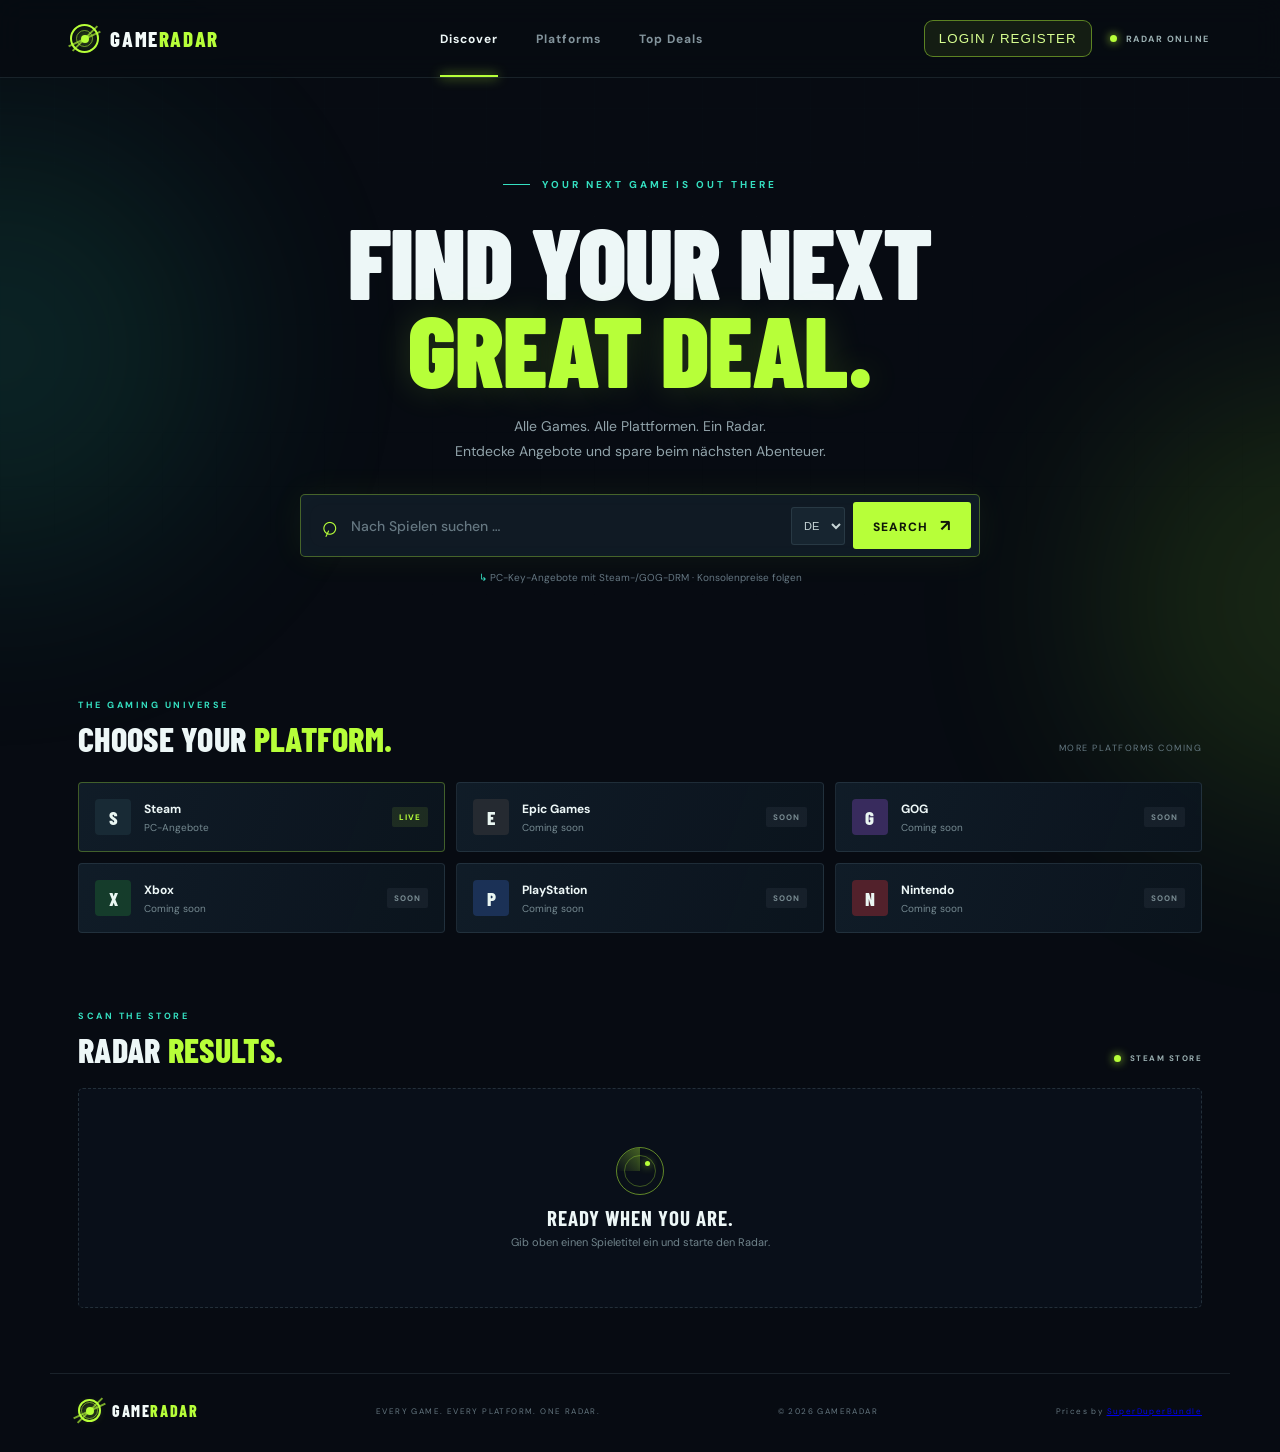
==== index.html @ cdcf22e3 "Add files via upload" ====
<!doctype html>
<html lang="de">
<head>
  <meta charset="utf-8">
  <meta name="viewport" content="width=device-width, initial-scale=1">
  <meta name="theme-color" content="#070b12">
  <meta name="description" content="GameRadar findet Gaming-Angebote und Rabatte. Alle Spiele, eine Suche, ein Radar.">
  <meta property="og:title" content="GameRadar — Every Game. Every Platform. One Radar.">
  <meta property="og:description" content="Entdecke starke Gaming-Angebote auf einen Blick.">
  <link rel="icon" href="/icon.svg" type="image/svg+xml">
  <link rel="apple-touch-icon" href="/icon-180.png">
  <link rel="manifest" href="/manifest.webmanifest">
  <link rel="stylesheet" href="/style.css">
  <title>GameRadar — Gaming Deals entdecken</title>
</head>
<body>
  <div class="ambient ambient-one"></div><div class="ambient ambient-two"></div>
  <header class="topbar">
    <a class="brand" href="/" aria-label="GameRadar Startseite">
      <span class="brand-mark"><span></span><i></i></span>
      <span>GAME<span>RADAR</span></span>
    </a>
    <nav class="main-nav" aria-label="Hauptnavigation">
      <a class="active" href="#discover">Discover</a>
      <a href="#platforms">Platforms</a>
      <a href="#deals">Top Deals</a>
    </nav>
    <div class="account-area"><button class="login-button" id="accountButton" type="button">LOGIN / REGISTER</button><span class="top-status"><span class="status-dot"></span> RADAR ONLINE</span></div>
  </header>

  <main>
    <section class="hero" id="discover">
      <div class="eyebrow"><span class="eyebrow-line"></span> YOUR NEXT GAME IS OUT THERE</div>
      <h1>Find your next<br><span>great deal.</span></h1>
      <p class="hero-copy">Alle Games. Alle Plattformen. Ein Radar.<br>Entdecke Angebote und spare beim nächsten Abenteuer.</p>
      <form class="search-panel" id="searchForm">
        <span class="search-icon">⌕</span>
        <input id="search" type="search" placeholder="Nach Spielen suchen …" autocomplete="off" aria-label="Spiel suchen">
        <select id="region" aria-label="Region">
          <option value="de">DE</option><option value="us">US</option><option value="gb">UK</option><option value="fr">FR</option>
        </select>
        <button id="searchButton" type="submit">SEARCH <span>↗</span></button>
      </form>
      <div class="search-hint"><span>↳</span> PC-Key-Angebote mit Steam-/GOG-DRM · Konsolenpreise folgen</div>
    </section>

    <section class="platform-section" id="platforms">
      <div class="section-heading">
        <div><div class="eyebrow">THE GAMING UNIVERSE</div><h2>Choose your <span>platform.</span></h2></div>
        <span class="section-note">MORE PLATFORMS COMING</span>
      </div>
      <div class="platform-grid">
        <div class="platform-card platform-active"><span class="platform-symbol steam-symbol">S</span><span><b>Steam</b><small>PC-Angebote</small></span><span class="live-pill">LIVE</span></div>
        <div class="platform-card"><span class="platform-symbol epic-symbol">E</span><span><b>Epic Games</b><small>Coming soon</small></span><span class="soon-pill">SOON</span></div>
        <div class="platform-card"><span class="platform-symbol gog-symbol">G</span><span><b>GOG</b><small>Coming soon</small></span><span class="soon-pill">SOON</span></div>
        <div class="platform-card"><span class="platform-symbol xbox-symbol">X</span><span><b>Xbox</b><small>Coming soon</small></span><span class="soon-pill">SOON</span></div>
        <div class="platform-card"><span class="platform-symbol ps-symbol">P</span><span><b>PlayStation</b><small>Coming soon</small></span><span class="soon-pill">SOON</span></div>
        <div class="platform-card"><span class="platform-symbol nintendo-symbol">N</span><span><b>Nintendo</b><small>Coming soon</small></span><span class="soon-pill">SOON</span></div>
      </div>
    </section>

    <section class="deals-section" id="deals">
      <div class="section-heading deals-heading">
        <div><div class="eyebrow">SCAN THE STORE</div><h2>Radar <span>results.</span></h2></div>
        <div class="results-label"><span class="status-dot"></span> STEAM STORE</div>
      </div>
      <div id="games" class="games-grid">
        <div class="empty-state"><div class="radar-loader"><span></span><i></i></div><h3>Ready when you are.</h3><p>Gib oben einen Spieletitel ein und starte den Radar.</p></div>
      </div>
    </section>
  </main>

  <footer><a class="brand footer-brand" href="/"><span class="brand-mark"><span></span><i></i></span><span>GAME<span>RADAR</span></span></a><p>EVERY GAME. EVERY PLATFORM. ONE RADAR.</p><span>© 2026 GAMERADAR</span><p>Prices by <a href="https://superduperbundle.com/" target="_blank" rel="noopener noreferrer">SuperDuperBundle</a></p>
</footer>

  <div class="auth-backdrop" id="authBackdrop" hidden>
    <section class="auth-modal" role="dialog" aria-modal="true" aria-labelledby="authTitle">
      <button class="auth-close" id="authClose" type="button" aria-label="Schließen">×</button>
      <div class="eyebrow">YOUR GAMERADAR ACCOUNT</div><h2 id="authTitle">Willkommen zurück.</h2>
      <div class="auth-tabs"><button type="button" class="auth-tab active" data-mode="login">Login</button><button type="button" class="auth-tab" data-mode="register">Registrieren</button></div>
      <form id="authForm"><label for="authUsername" id="usernameLabel" hidden>Benutzername</label><input id="authUsername" maxlength="32" placeholder="Benutzername" autocomplete="username" hidden>
      <label for="authEmail">E-Mail</label><input id="authEmail" type="email" required maxlength="254" placeholder="name@example.com" autocomplete="email">
      <label for="authPassword">Passwort</label><input id="authPassword" type="password" required minlength="10" placeholder="Mindestens 10 Zeichen" autocomplete="current-password">
      <button class="auth-submit" type="submit" id="authSubmit">Einloggen</button><p id="authMessage" role="status"></p></form>
    </section>
  </div>
  <script src="/script.js"></script>
</body>
</html>
---- style.css ----
@import url('https://fonts.googleapis.com/css2?family=Barlow+Condensed:wght@500;600;700;800;900&family=DM+Sans:wght@400;500;600;700&display=swap');
:root{--bg:#070b12;--panel:#0d1520;--panel2:#101d29;--line:rgba(142,177,190,.14);--text:#edf7f7;--muted:#81939d;--green:#b7ff39;--teal:#35e0c1}
*{box-sizing:border-box}html{scroll-behavior:smooth}body{margin:0;background:var(--bg);color:var(--text);font-family:'DM Sans',sans-serif;min-height:100vh;overflow-x:hidden}
body:before{content:"";position:fixed;inset:0;pointer-events:none;opacity:.15;background-image:linear-gradient(rgba(93,145,153,.12) 1px,transparent 1px),linear-gradient(90deg,rgba(93,145,153,.12) 1px,transparent 1px);background-size:54px 54px;mask-image:linear-gradient(to bottom,black,transparent 75%);z-index:-2}
.ambient{position:absolute;width:440px;height:440px;border-radius:50%;filter:blur(110px);opacity:.12;pointer-events:none;z-index:-1}.ambient-one{background:#2de2b4;top:130px;left:-220px}.ambient-two{background:#9cff28;top:380px;right:-260px}
.topbar{height:78px;border-bottom:1px solid var(--line);display:flex;align-items:center;justify-content:space-between;padding:0 max(calc((100vw - 1180px)/2),5.5vw);background:rgba(7,11,18,.82);backdrop-filter:blur(14px)}
.brand{display:flex;align-items:center;gap:11px;color:#f3fbf9;text-decoration:none;font:800 21px 'Barlow Condensed',sans-serif;letter-spacing:1.6px}.brand>span:last-child>span{color:var(--green)}
.brand-mark{width:29px;height:29px;border:2px solid var(--green);border-radius:50%;display:grid;place-items:center;position:relative}.brand-mark:before,.brand-mark:after{content:"";position:absolute;background:var(--green)}.brand-mark:before{width:2px;height:35px;transform:rotate(45deg);opacity:.65}.brand-mark:after{height:2px;width:35px;transform:rotate(-25deg);opacity:.65}.brand-mark span{width:8px;height:8px;border-radius:50%;background:var(--green);box-shadow:0 0 12px var(--green);z-index:1}.brand-mark i{position:absolute;width:17px;height:17px;border:1px solid rgba(183,255,57,.55);border-radius:50%}
.main-nav{display:flex;gap:38px;height:100%;align-items:center}.main-nav a{height:100%;display:flex;align-items:center;color:#83949c;text-decoration:none;font-size:12px;font-weight:700;letter-spacing:1px;position:relative}.main-nav a:hover,.main-nav a.active{color:var(--text)}.main-nav a.active:after{content:"";position:absolute;bottom:0;left:0;right:0;height:2px;background:var(--green);box-shadow:0 0 12px var(--green)}
.top-status,.results-label{font-size:9px;letter-spacing:1.5px;color:#9bb0b2;font-weight:700;display:flex;align-items:center;gap:9px}.status-dot{width:7px;height:7px;border-radius:50%;background:var(--green);box-shadow:0 0 10px var(--green);display:inline-block}
main{max-width:1180px;margin:auto;padding:0 28px}.hero{text-align:center;padding:100px 0 85px}.eyebrow{font-size:10px;letter-spacing:3px;font-weight:700;color:var(--teal);display:flex;align-items:center;justify-content:center;gap:12px}.eyebrow-line{width:27px;height:1px;background:var(--teal)}
h1,h2,h3,p{margin-top:0}h1{font:900 clamp(60px,8vw,100px)/.88 'Barlow Condensed',sans-serif;letter-spacing:-1px;text-transform:uppercase;margin:25px 0 22px}h1 span{color:var(--green);text-shadow:0 0 35px rgba(183,255,57,.16)}.hero-copy{color:#91a3aa;font-size:14px;line-height:1.8;margin-bottom:30px}
.search-panel{width:min(680px,100%);margin:auto;display:flex;align-items:center;background:#101a24;border:1px solid rgba(183,255,57,.32);box-shadow:0 0 35px rgba(183,255,57,.06),inset 0 0 20px rgba(53,224,193,.025);padding:7px 8px 7px 19px;border-radius:5px}.search-icon{font-size:28px;color:var(--green);margin-right:12px;transform:rotate(-20deg)}.search-panel input{min-width:0;flex:1;background:transparent;border:0;outline:0;color:white;font:500 14px 'DM Sans',sans-serif}.search-panel input::placeholder{color:#657781}.search-panel select{background:#172530;border:1px solid var(--line);color:#c7d5d6;padding:11px 8px;border-radius:3px;margin:0 8px;font-size:11px}.search-panel button{background:var(--green);border:0;color:#10170a;padding:13px 20px;font:800 12px 'DM Sans',sans-serif;letter-spacing:1px;border-radius:3px;cursor:pointer;transition:.2s}.search-panel button:hover{box-shadow:0 0 22px rgba(183,255,57,.35);transform:translateY(-1px)}.search-panel button span{font-size:16px;margin-left:8px}.search-hint{font-size:10px;color:#657781;margin-top:14px}.search-hint span{color:var(--teal)}
.platform-section,.deals-section{padding:30px 0 65px}.section-heading{display:flex;align-items:end;justify-content:space-between;margin-bottom:23px}.section-heading .eyebrow{justify-content:flex-start;font-size:9px;letter-spacing:2.5px}h2{font:800 34px 'Barlow Condensed',sans-serif;text-transform:uppercase;letter-spacing:.3px;margin:7px 0 0}h2 span{color:var(--green)}.section-note{font-size:9px;letter-spacing:1.5px;color:#667a83;padding-bottom:5px}.platform-grid{display:grid;grid-template-columns:repeat(3,1fr);gap:11px}.platform-card{display:flex;align-items:center;gap:13px;background:linear-gradient(110deg,rgba(17,30,41,.94),rgba(12,21,31,.9));border:1px solid var(--line);padding:16px;border-radius:4px;min-width:0;transition:.2s}.platform-card:hover{border-color:rgba(183,255,57,.35);transform:translateY(-2px)}.platform-active{border-color:rgba(183,255,57,.3)}.platform-symbol{width:36px;height:36px;border-radius:4px;display:grid;place-items:center;font:800 19px 'Barlow Condensed',sans-serif;background:#182a35;color:#eaf6f2}.epic-symbol{background:#252a31}.gog-symbol{background:#382b5d}.xbox-symbol{background:#153c2b}.ps-symbol{background:#1b3156}.nintendo-symbol{background:#52212b}.platform-card b,.platform-card small{display:block}.platform-card b{font-size:12px}.platform-card small{font-size:10px;color:#758991;margin-top:4px}.live-pill,.soon-pill{margin-left:auto;font-size:8px;letter-spacing:1px;font-weight:800;padding:5px 7px;border-radius:2px}.live-pill{color:var(--green);background:rgba(183,255,57,.1)}.soon-pill{color:#788a91;background:rgba(120,138,145,.1)}
.deals-section{padding-top:12px;min-height:280px}.deals-heading{margin-bottom:18px}.results-label{padding-bottom:7px;font-size:8px}.games-grid{display:grid;grid-template-columns:repeat(3,minmax(0,1fr));gap:15px}.empty-state{grid-column:1/-1;border:1px dashed rgba(142,177,190,.2);border-radius:5px;min-height:220px;display:flex;align-items:center;justify-content:center;flex-direction:column;text-align:center;background:rgba(13,21,32,.5)}.empty-state h3{font:700 21px 'Barlow Condensed',sans-serif;text-transform:uppercase;letter-spacing:1px;margin:10px 0 5px}.empty-state p{color:#71848c;font-size:11px;margin:0}.radar-loader{width:48px;height:48px;border:1px solid rgba(183,255,57,.5);border-radius:50%;position:relative;overflow:hidden}.radar-loader:before{content:"";position:absolute;inset:7px;border:1px solid rgba(183,255,57,.3);border-radius:50%}.radar-loader span{position:absolute;width:50%;height:50%;right:50%;top:0;transform-origin:100% 100%;background:linear-gradient(45deg,transparent,rgba(183,255,57,.35));animation:scan 2s linear infinite}.radar-loader i{position:absolute;width:5px;height:5px;background:var(--green);border-radius:50%;top:13px;right:13px;box-shadow:0 0 9px var(--green)}@keyframes scan{to{transform:rotate(360deg)}}
.game-card{overflow:hidden;background:#0e1822;border:1px solid var(--line);border-radius:5px;transition:.2s}.game-card:hover{transform:translateY(-3px);border-color:rgba(183,255,57,.4)}.game-image{width:100%;height:155px;object-fit:cover;background:#17232d;display:block}.game-info{padding:14px}.game-info h3{font:700 19px 'Barlow Condensed',sans-serif;margin:0 0 12px;white-space:nowrap;overflow:hidden;text-overflow:ellipsis}.game-bottom{display:flex;justify-content:space-between;align-items:center;gap:8px}.game-price{font-weight:800;color:var(--green);font-size:14px}.game-link{font-size:9px;letter-spacing:1px;color:#0d1608;background:var(--green);padding:9px 11px;border-radius:3px;text-decoration:none;font-weight:800}.error-state{color:#ff9d9d}
footer{max-width:1180px;margin:0 auto;border-top:1px solid var(--line);padding:25px 28px 30px;display:flex;align-items:center;justify-content:space-between}footer p,footer>span{font-size:8px;letter-spacing:1.4px;color:#657780;margin:0}.footer-brand{font-size:16px}.footer-brand .brand-mark{width:23px;height:23px}
@media(max-width:720px){.topbar{height:66px;padding:0 18px}.main-nav{gap:14px}.main-nav a{font-size:9px;letter-spacing:.4px}.top-status{display:none}.brand{font-size:18px}.hero{padding:75px 0 60px}main{padding:0 18px}.platform-grid{grid-template-columns:repeat(2,minmax(0,1fr))}.games-grid{grid-template-columns:repeat(2,minmax(0,1fr))}.game-image{height:125px}.section-heading{align-items:flex-start}.section-note{font-size:7px}.search-panel{padding-left:11px}.search-panel button{padding:12px 10px;font-size:10px}.search-panel select{margin:0 5px;padding:10px 5px}.search-icon{margin-right:6px}footer{padding:22px 18px;gap:12px;flex-wrap:wrap}footer p{display:none}}
@media(max-width:420px){.main-nav{gap:10px}.main-nav a{font-size:8px}.brand{gap:7px;font-size:16px}.brand-mark{width:25px;height:25px}.hero{padding-top:62px}.hero-copy{font-size:12px}.search-panel input{font-size:12px}.search-panel button{padding:11px 8px}.platform-card{padding:12px 9px;gap:9px}.platform-symbol{width:31px;height:31px}.platform-card b{font-size:10px}.platform-card small{font-size:9px}.live-pill,.soon-pill{font-size:7px;padding:4px}.games-grid{grid-template-columns:1fr 1fr}h2{font-size:29px}}

/* Account and authentication */
.account-area{display:flex;align-items:center;gap:18px}.login-button{border:1px solid rgba(183,255,57,.45);background:rgba(183,255,57,.08);color:#d8ff91;border-radius:9px;padding:10px 14px;font:700 11px inherit;letter-spacing:.08em;cursor:pointer}.auth-backdrop{position:fixed;inset:0;z-index:1000;background:rgba(0,0,0,.76);display:grid;place-items:center;padding:20px}.auth-backdrop[hidden]{display:none}.auth-modal{position:relative;width:min(100%,430px);background:#101722;border:1px solid rgba(183,255,57,.25);border-radius:18px;padding:30px;box-shadow:0 24px 90px #0009;color:#f4f7fb}.auth-modal h2{font-size:30px;margin:8px 0 22px}.auth-close{position:absolute;right:16px;top:12px;background:none;border:0;color:#fff;font-size:30px;cursor:pointer}.auth-tabs{display:flex;gap:8px;margin-bottom:18px}.auth-tab{flex:1;padding:11px;border:1px solid #2b3949;border-radius:8px;background:#172231;color:#aebaca;cursor:pointer}.auth-tab.active{border-color:#b7ff39;color:#d8ff91}.auth-modal form{display:grid;gap:9px}.auth-modal label{font-size:12px;color:#bdc8d5}.auth-modal input{width:100%;box-sizing:border-box;border:1px solid #334253;border-radius:8px;background:#080f18;color:#fff;padding:13px;font:inherit;margin-bottom:8px}.auth-submit{margin-top:8px;padding:14px;border:0;border-radius:8px;background:#b7ff39;color:#10170a;font-weight:800;cursor:pointer}.auth-modal #authMessage{min-height:20px;color:#c5d0dc;font-size:13px}.account-chip{border:1px solid #334253;border-radius:9px;padding:9px 12px;color:#d8ff91;font-size:12px;background:#111c28}.account-chip button{margin-left:8px;background:none;border:0;color:#fff;text-decoration:underline;cursor:pointer}@media(max-width:760px){.account-area{gap:8px}.top-status{display:none}.login-button{padding:9px;font-size:10px}.auth-modal{padding:24px}}
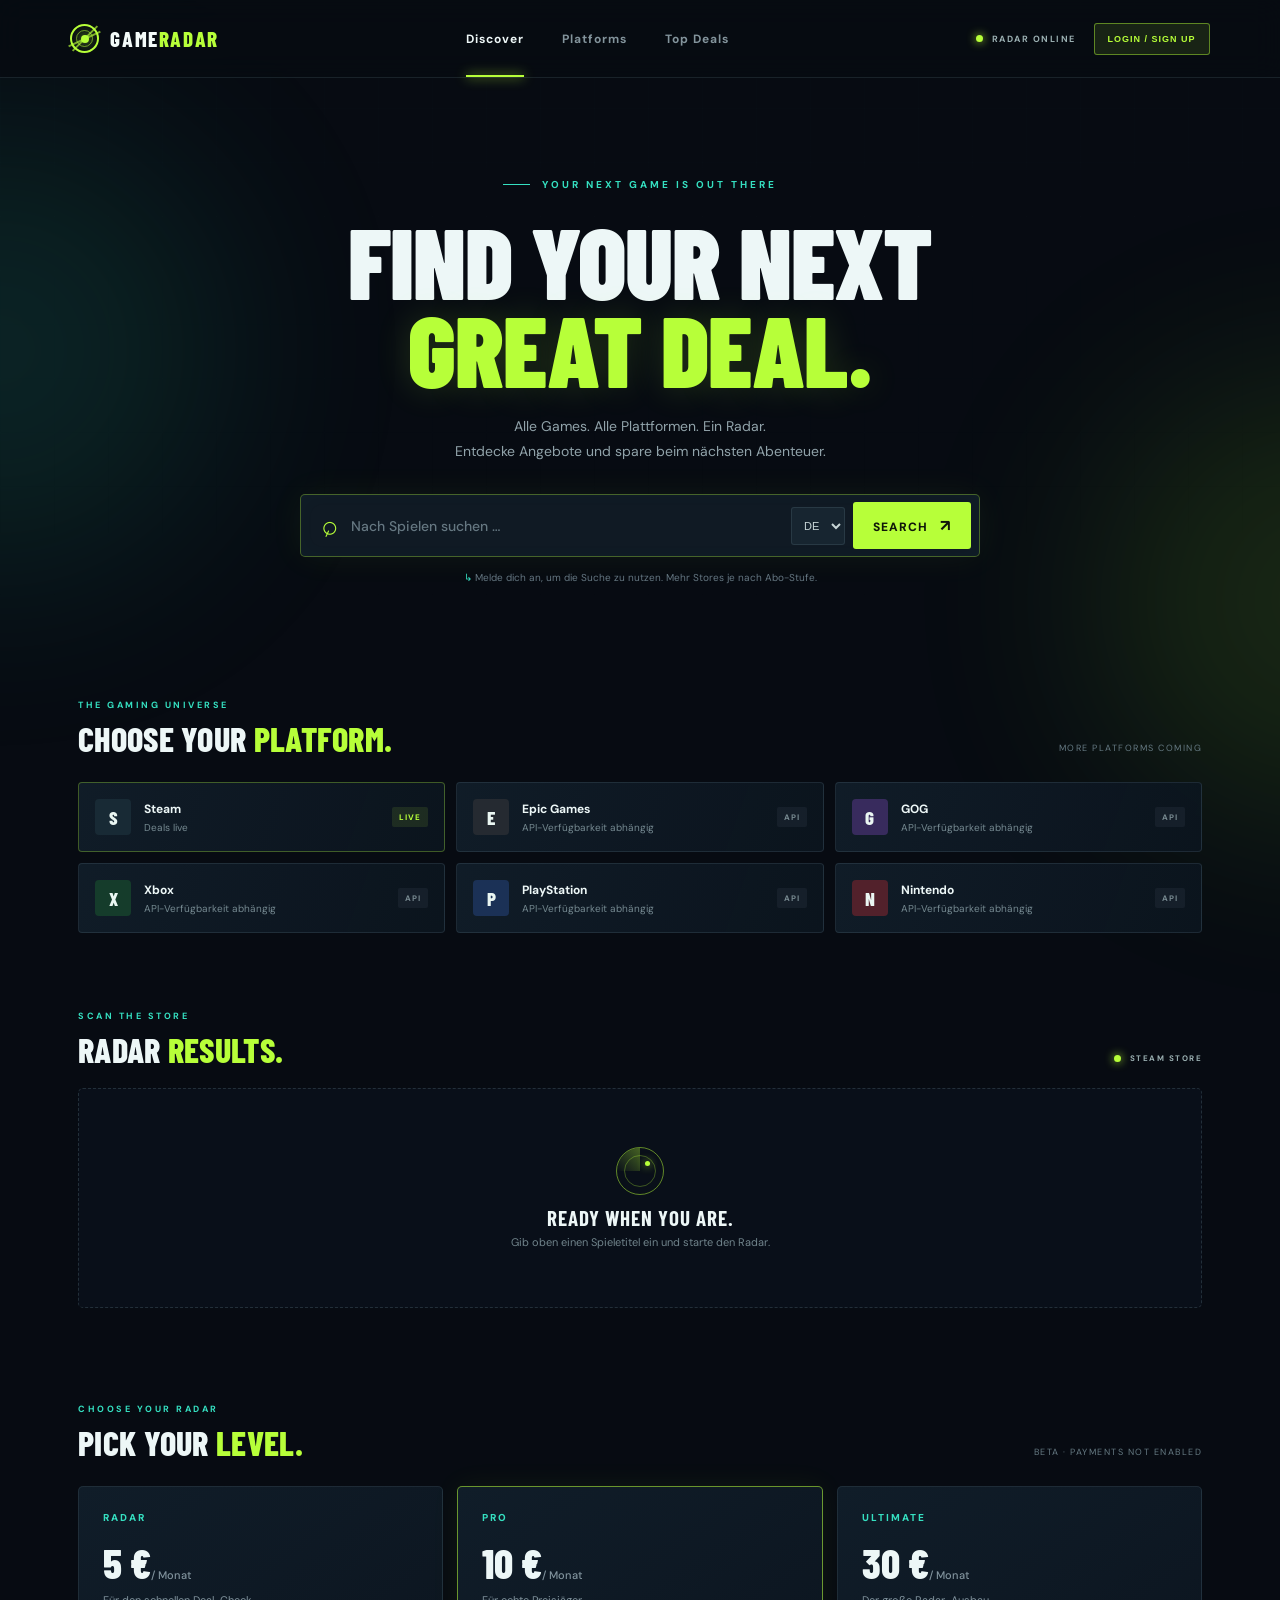
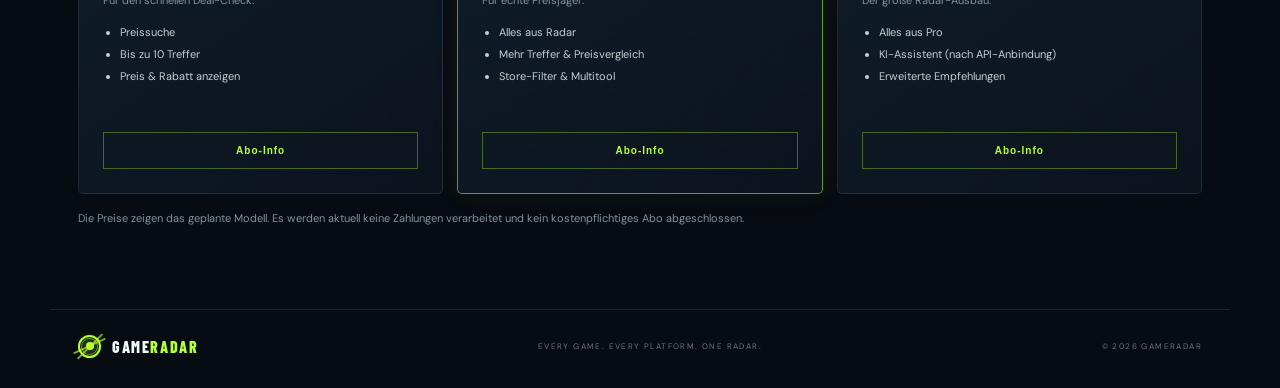
==== commit 38598de9: "Add files via upload" ====
--- a/index.html
+++ b/index.html
@@ -25,7 +25,7 @@
       <a href="#platforms">Platforms</a>
       <a href="#deals">Top Deals</a>
     </nav>
-    <div class="account-area"><button class="login-button" id="accountButton" type="button">LOGIN / REGISTER</button><span class="top-status"><span class="status-dot"></span> RADAR ONLINE</span></div>
+    <div class="account-area"><span class="top-status"><span class="status-dot"></span> RADAR ONLINE</span><button class="account-button" id="accountButton">LOGIN / SIGN UP</button></div>
   </header>
 
   <main>
@@ -41,7 +41,8 @@
         </select>
         <button id="searchButton" type="submit">SEARCH <span>↗</span></button>
       </form>
-      <div class="search-hint"><span>↳</span> PC-Key-Angebote mit Steam-/GOG-DRM · Konsolenpreise folgen</div>
+      <div class="search-hint"><span>↳</span> Melde dich an, um die Suche zu nutzen. Mehr Stores je nach Abo-Stufe.</div>
+      <div class="account-status" id="accountStatus" hidden></div>
     </section>
 
     <section class="platform-section" id="platforms">
@@ -50,12 +51,12 @@
         <span class="section-note">MORE PLATFORMS COMING</span>
       </div>
       <div class="platform-grid">
-        <div class="platform-card platform-active"><span class="platform-symbol steam-symbol">S</span><span><b>Steam</b><small>PC-Angebote</small></span><span class="live-pill">LIVE</span></div>
-        <div class="platform-card"><span class="platform-symbol epic-symbol">E</span><span><b>Epic Games</b><small>Coming soon</small></span><span class="soon-pill">SOON</span></div>
-        <div class="platform-card"><span class="platform-symbol gog-symbol">G</span><span><b>GOG</b><small>Coming soon</small></span><span class="soon-pill">SOON</span></div>
-        <div class="platform-card"><span class="platform-symbol xbox-symbol">X</span><span><b>Xbox</b><small>Coming soon</small></span><span class="soon-pill">SOON</span></div>
-        <div class="platform-card"><span class="platform-symbol ps-symbol">P</span><span><b>PlayStation</b><small>Coming soon</small></span><span class="soon-pill">SOON</span></div>
-        <div class="platform-card"><span class="platform-symbol nintendo-symbol">N</span><span><b>Nintendo</b><small>Coming soon</small></span><span class="soon-pill">SOON</span></div>
+        <div class="platform-card platform-active"><span class="platform-symbol steam-symbol">S</span><span><b>Steam</b><small>Deals live</small></span><span class="live-pill">LIVE</span></div>
+        <div class="platform-card"><span class="platform-symbol epic-symbol">E</span><span><b>Epic Games</b><small>API-Verfügbarkeit abhängig</small></span><span class="soon-pill">API</span></div>
+        <div class="platform-card"><span class="platform-symbol gog-symbol">G</span><span><b>GOG</b><small>API-Verfügbarkeit abhängig</small></span><span class="soon-pill">API</span></div>
+        <div class="platform-card"><span class="platform-symbol xbox-symbol">X</span><span><b>Xbox</b><small>API-Verfügbarkeit abhängig</small></span><span class="soon-pill">API</span></div>
+        <div class="platform-card"><span class="platform-symbol ps-symbol">P</span><span><b>PlayStation</b><small>API-Verfügbarkeit abhängig</small></span><span class="soon-pill">API</span></div>
+        <div class="platform-card"><span class="platform-symbol nintendo-symbol">N</span><span><b>Nintendo</b><small>API-Verfügbarkeit abhängig</small></span><span class="soon-pill">API</span></div>
       </div>
     </section>
 
@@ -68,22 +69,22 @@
         <div class="empty-state"><div class="radar-loader"><span></span><i></i></div><h3>Ready when you are.</h3><p>Gib oben einen Spieletitel ein und starte den Radar.</p></div>
       </div>
     </section>
+
+    <section class="pricing-section" id="plans">
+      <div class="section-heading"><div><div class="eyebrow">CHOOSE YOUR RADAR</div><h2>Pick your <span>level.</span></h2></div><span class="section-note">BETA · PAYMENTS NOT ENABLED</span></div>
+      <div class="pricing-grid">
+        <article class="plan-card"><div class="plan-name">RADAR</div><div class="plan-price">5 €<small>/ Monat</small></div><p>Für den schnellen Deal-Check.</p><ul><li>Preissuche</li><li>Bis zu 10 Treffer</li><li>Preis & Rabatt anzeigen</li></ul><button class="plan-button" data-plan="radar">Abo-Info</button></article>
+        <article class="plan-card plan-featured"><div class="plan-name">PRO</div><div class="plan-price">10 €<small>/ Monat</small></div><p>Für echte Preisjäger.</p><ul><li>Alles aus Radar</li><li>Mehr Treffer & Preisvergleich</li><li>Store-Filter & Multitool</li></ul><button class="plan-button" data-plan="pro">Abo-Info</button></article>
+        <article class="plan-card"><div class="plan-name">ULTIMATE</div><div class="plan-price">30 €<small>/ Monat</small></div><p>Der große Radar-Ausbau.</p><ul><li>Alles aus Pro</li><li>KI-Assistent (nach API-Anbindung)</li><li>Erweiterte Empfehlungen</li></ul><button class="plan-button" data-plan="ultimate">Abo-Info</button></article>
+      </div>
+      <p class="pricing-note">Die Preise zeigen das geplante Modell. Es werden aktuell keine Zahlungen verarbeitet und kein kostenpflichtiges Abo abgeschlossen.</p>
+    </section>
+    <section class="owner-panel" id="ownerPanel" hidden><div class="section-heading"><div><div class="eyebrow">CONTROL ROOM</div><h2>Owner <span>Console.</span></h2></div><span class="section-note">OWNER ONLY</span></div><form id="tierForm" class="owner-form"><input id="tierEmail" type="email" placeholder="E-Mail des Nutzers" required><select id="tierValue"><option value="free">Free</option><option value="radar">Radar · 5 €</option><option value="pro">Pro · 10 €</option><option value="ultimate">Ultimate · 30 €</option></select><button type="submit">STUFE SETZEN</button></form><p id="ownerMessage" class="pricing-note"></p></section>
   </main>
 
-  <footer><a class="brand footer-brand" href="/"><span class="brand-mark"><span></span><i></i></span><span>GAME<span>RADAR</span></span></a><p>EVERY GAME. EVERY PLATFORM. ONE RADAR.</p><span>© 2026 GAMERADAR</span><p>Prices by <a href="https://superduperbundle.com/" target="_blank" rel="noopener noreferrer">SuperDuperBundle</a></p>
-</footer>
+  <div class="modal-backdrop" id="authModal" hidden><section class="auth-modal" role="dialog" aria-modal="true" aria-labelledby="authTitle"><button class="modal-close" id="closeAuth" aria-label="Schließen">×</button><div class="eyebrow">YOUR RADAR ACCOUNT</div><h2 id="authTitle">Welcome <span>back.</span></h2><div class="auth-tabs"><button class="auth-tab active" data-mode="login">Login</button><button class="auth-tab" data-mode="register">Konto erstellen</button></div><form id="authForm"><label id="nameWrap" hidden>Name<input id="authName" maxlength="48" autocomplete="name"></label><label>E-Mail<input id="authEmail" type="email" autocomplete="email" required></label><label>Passwort<input id="authPassword" type="password" minlength="12" autocomplete="current-password" required><small>Mindestens 12 Zeichen.</small></label><button class="auth-submit" type="submit" id="authSubmit">ANMELDEN</button><p class="auth-message" id="authMessage" aria-live="polite"></p></form><div class="auth-foot">Beta-Version · Bitte nutze ein einzigartiges Passwort.</div></section></div>
 
-  <div class="auth-backdrop" id="authBackdrop" hidden>
-    <section class="auth-modal" role="dialog" aria-modal="true" aria-labelledby="authTitle">
-      <button class="auth-close" id="authClose" type="button" aria-label="Schließen">×</button>
-      <div class="eyebrow">YOUR GAMERADAR ACCOUNT</div><h2 id="authTitle">Willkommen zurück.</h2>
-      <div class="auth-tabs"><button type="button" class="auth-tab active" data-mode="login">Login</button><button type="button" class="auth-tab" data-mode="register">Registrieren</button></div>
-      <form id="authForm"><label for="authUsername" id="usernameLabel" hidden>Benutzername</label><input id="authUsername" maxlength="32" placeholder="Benutzername" autocomplete="username" hidden>
-      <label for="authEmail">E-Mail</label><input id="authEmail" type="email" required maxlength="254" placeholder="name@example.com" autocomplete="email">
-      <label for="authPassword">Passwort</label><input id="authPassword" type="password" required minlength="10" placeholder="Mindestens 10 Zeichen" autocomplete="current-password">
-      <button class="auth-submit" type="submit" id="authSubmit">Einloggen</button><p id="authMessage" role="status"></p></form>
-    </section>
-  </div>
-  <script src="/script.js"></script>
+  <footer><a class="brand footer-brand" href="/"><span class="brand-mark"><span></span><i></i></span><span>GAME<span>RADAR</span></span></a><p>EVERY GAME. EVERY PLATFORM. ONE RADAR.</p><span>© 2026 GAMERADAR</span></footer>
+  <script src="/script.js" defer></script>
 </body>
 </html>
--- a/style.css
+++ b/style.css
@@ -18,5 +18,7 @@
 @media(max-width:720px){.topbar{height:66px;padding:0 18px}.main-nav{gap:14px}.main-nav a{font-size:9px;letter-spacing:.4px}.top-status{display:none}.brand{font-size:18px}.hero{padding:75px 0 60px}main{padding:0 18px}.platform-grid{grid-template-columns:repeat(2,minmax(0,1fr))}.games-grid{grid-template-columns:repeat(2,minmax(0,1fr))}.game-image{height:125px}.section-heading{align-items:flex-start}.section-note{font-size:7px}.search-panel{padding-left:11px}.search-panel button{padding:12px 10px;font-size:10px}.search-panel select{margin:0 5px;padding:10px 5px}.search-icon{margin-right:6px}footer{padding:22px 18px;gap:12px;flex-wrap:wrap}footer p{display:none}}
 @media(max-width:420px){.main-nav{gap:10px}.main-nav a{font-size:8px}.brand{gap:7px;font-size:16px}.brand-mark{width:25px;height:25px}.hero{padding-top:62px}.hero-copy{font-size:12px}.search-panel input{font-size:12px}.search-panel button{padding:11px 8px}.platform-card{padding:12px 9px;gap:9px}.platform-symbol{width:31px;height:31px}.platform-card b{font-size:10px}.platform-card small{font-size:9px}.live-pill,.soon-pill{font-size:7px;padding:4px}.games-grid{grid-template-columns:1fr 1fr}h2{font-size:29px}}
 
-/* Account and authentication */
-.account-area{display:flex;align-items:center;gap:18px}.login-button{border:1px solid rgba(183,255,57,.45);background:rgba(183,255,57,.08);color:#d8ff91;border-radius:9px;padding:10px 14px;font:700 11px inherit;letter-spacing:.08em;cursor:pointer}.auth-backdrop{position:fixed;inset:0;z-index:1000;background:rgba(0,0,0,.76);display:grid;place-items:center;padding:20px}.auth-backdrop[hidden]{display:none}.auth-modal{position:relative;width:min(100%,430px);background:#101722;border:1px solid rgba(183,255,57,.25);border-radius:18px;padding:30px;box-shadow:0 24px 90px #0009;color:#f4f7fb}.auth-modal h2{font-size:30px;margin:8px 0 22px}.auth-close{position:absolute;right:16px;top:12px;background:none;border:0;color:#fff;font-size:30px;cursor:pointer}.auth-tabs{display:flex;gap:8px;margin-bottom:18px}.auth-tab{flex:1;padding:11px;border:1px solid #2b3949;border-radius:8px;background:#172231;color:#aebaca;cursor:pointer}.auth-tab.active{border-color:#b7ff39;color:#d8ff91}.auth-modal form{display:grid;gap:9px}.auth-modal label{font-size:12px;color:#bdc8d5}.auth-modal input{width:100%;box-sizing:border-box;border:1px solid #334253;border-radius:8px;background:#080f18;color:#fff;padding:13px;font:inherit;margin-bottom:8px}.auth-submit{margin-top:8px;padding:14px;border:0;border-radius:8px;background:#b7ff39;color:#10170a;font-weight:800;cursor:pointer}.auth-modal #authMessage{min-height:20px;color:#c5d0dc;font-size:13px}.account-chip{border:1px solid #334253;border-radius:9px;padding:9px 12px;color:#d8ff91;font-size:12px;background:#111c28}.account-chip button{margin-left:8px;background:none;border:0;color:#fff;text-decoration:underline;cursor:pointer}@media(max-width:760px){.account-area{gap:8px}.top-status{display:none}.login-button{padding:9px;font-size:10px}.auth-modal{padding:24px}}
+/* Account, plans and beta controls */
+.account-area{display:flex;align-items:center;gap:18px}.account-button,.owner-form button{border:1px solid rgba(183,255,57,.45);background:rgba(183,255,57,.1);color:var(--green);padding:10px 13px;border-radius:3px;font-size:9px;font-weight:800;letter-spacing:1px;cursor:pointer}.account-button:hover,.owner-form button:hover{background:var(--green);color:#10170a}.account-status{margin:18px auto 0;color:#9bb0b2;font-size:11px}.account-status b{color:var(--green)}
+.pricing-section,.owner-panel{padding:30px 0 70px}.pricing-grid{display:grid;grid-template-columns:repeat(3,minmax(0,1fr));gap:14px}.plan-card{background:linear-gradient(145deg,#101d29,#0b131d);border:1px solid var(--line);padding:24px;border-radius:5px}.plan-featured{border-color:rgba(183,255,57,.55);box-shadow:0 0 30px rgba(183,255,57,.06)}.plan-name{font-size:10px;letter-spacing:2px;color:var(--teal);font-weight:800}.plan-price{font:800 42px 'Barlow Condensed',sans-serif;margin:13px 0 4px}.plan-price small{font:500 11px 'DM Sans',sans-serif;color:var(--muted)}.plan-card p,.pricing-note{font-size:11px;color:var(--muted);line-height:1.7}.plan-card ul{padding-left:17px;min-height:100px;color:#c3d0d0;font-size:11px;line-height:2}.plan-button{width:100%;padding:12px;background:transparent;border:1px solid rgba(183,255,57,.35);color:var(--green);font-size:10px;font-weight:800;letter-spacing:1px;cursor:pointer}.plan-button:hover{background:rgba(183,255,57,.1)}.pricing-note{margin-top:15px}.owner-panel{border-top:1px solid var(--line)}.owner-form{display:flex;gap:10px;flex-wrap:wrap}.owner-form input,.owner-form select{background:#101a24;border:1px solid var(--line);padding:12px;color:var(--text);border-radius:3px;min-width:190px}.modal-backdrop{position:fixed;inset:0;z-index:20;background:rgba(0,0,0,.76);display:grid;place-items:center;padding:18px}.modal-backdrop[hidden],.owner-panel[hidden],.account-status[hidden],#nameWrap[hidden]{display:none}.auth-modal{position:relative;width:min(430px,100%);background:#0e1822;border:1px solid rgba(183,255,57,.3);padding:30px;border-radius:6px;box-shadow:0 20px 80px #000}.auth-modal .eyebrow{justify-content:flex-start}.auth-modal h2{margin:12px 0 20px}.auth-modal h2 span{color:var(--green)}.modal-close{position:absolute;right:15px;top:12px;background:none;border:0;color:#aab9bd;font-size:27px;cursor:pointer}.auth-tabs{display:flex;border-bottom:1px solid var(--line);gap:18px;margin-bottom:20px}.auth-tab{background:none;border:0;color:var(--muted);padding:10px 0;cursor:pointer;font-size:11px}.auth-tab.active{color:var(--green);border-bottom:2px solid var(--green)}.auth-modal label{display:block;color:#aebdc0;font-size:11px;margin:14px 0}.auth-modal label input{display:block;width:100%;margin-top:7px;background:#101d29;border:1px solid var(--line);border-radius:3px;padding:12px;color:white;outline:none}.auth-modal label input:focus{border-color:var(--green)}.auth-modal label small{display:block;color:#71848c;margin-top:5px}.auth-submit{width:100%;margin-top:10px;padding:13px;background:var(--green);border:0;color:#10170a;font-weight:900;letter-spacing:1px;cursor:pointer}.auth-submit:disabled{opacity:.5}.auth-message{color:#ff9d9d;font-size:11px;min-height:16px}.auth-foot{border-top:1px solid var(--line);padding-top:14px;color:#657780;font-size:9px}.deal-badge{position:absolute;z-index:1;top:10px;left:10px;background:var(--green);color:#10170a;padding:5px 8px;font-size:10px;font-weight:900}.game-art{position:relative}.store-label{font-size:9px;color:var(--teal);letter-spacing:1px;text-transform:uppercase;margin-bottom:7px}
+@media(max-width:720px){.account-area{gap:8px}.account-area .top-status{display:none}.account-button{font-size:8px;padding:9px}.pricing-grid{grid-template-columns:1fr}.plan-card ul{min-height:0}.owner-form>*{width:100%}.auth-modal{padding:24px}}
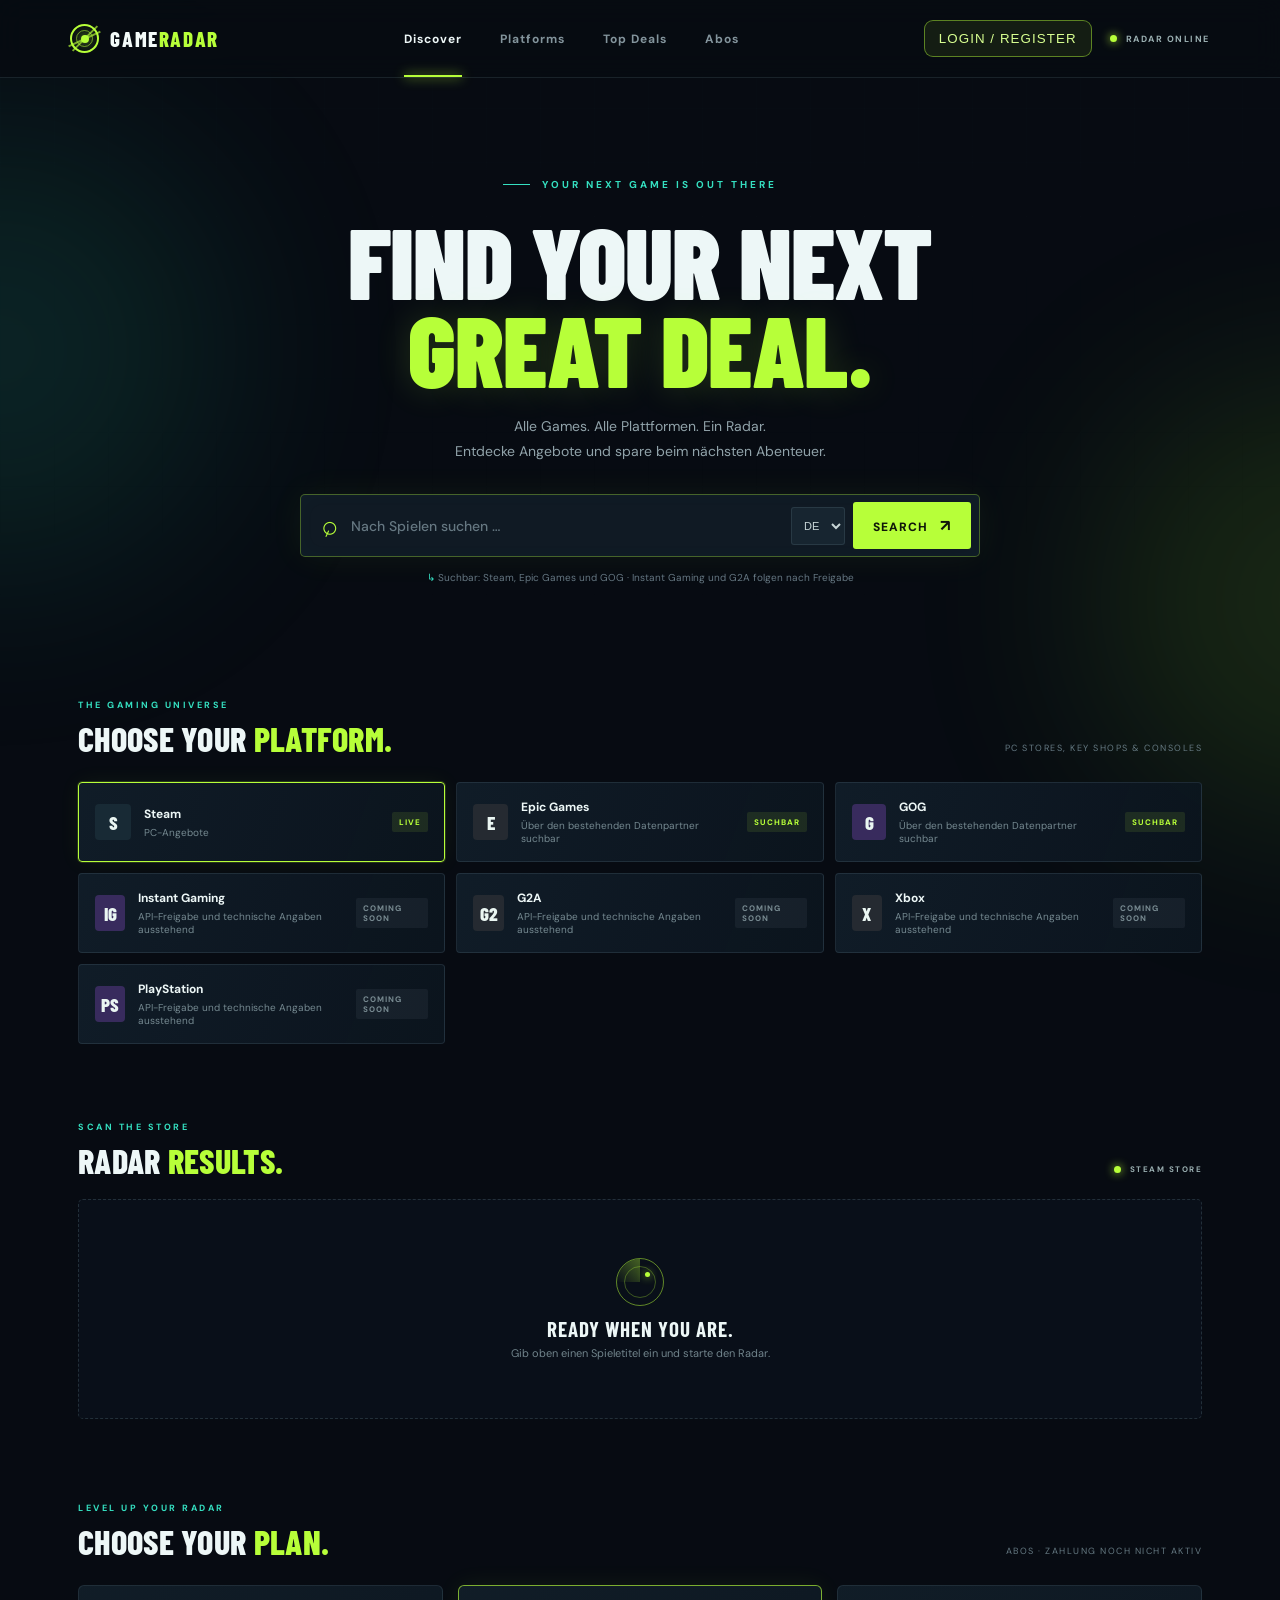
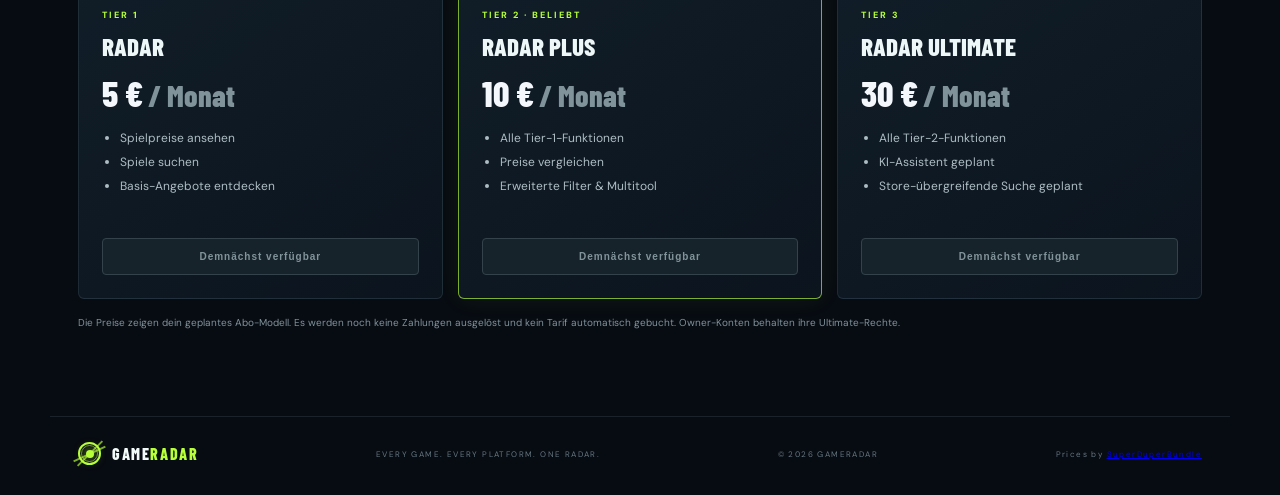
==== commit 9873ceb2: "Add files via upload" ====
--- a/index.html
+++ b/index.html
@@ -23,9 +23,9 @@
     <nav class="main-nav" aria-label="Hauptnavigation">
       <a class="active" href="#discover">Discover</a>
       <a href="#platforms">Platforms</a>
-      <a href="#deals">Top Deals</a>
+      <a href="#deals">Top Deals</a><a href="#plans">Abos</a>
     </nav>
-    <div class="account-area"><span class="top-status"><span class="status-dot"></span> RADAR ONLINE</span><button class="account-button" id="accountButton">LOGIN / SIGN UP</button></div>
+    <div class="account-area"><button class="login-button" id="accountButton" type="button">LOGIN / REGISTER</button><span class="top-status"><span class="status-dot"></span> RADAR ONLINE</span></div>
   </header>
 
   <main>
@@ -41,22 +41,22 @@
         </select>
         <button id="searchButton" type="submit">SEARCH <span>↗</span></button>
       </form>
-      <div class="search-hint"><span>↳</span> Melde dich an, um die Suche zu nutzen. Mehr Stores je nach Abo-Stufe.</div>
-      <div class="account-status" id="accountStatus" hidden></div>
+      <div class="search-hint"><span>↳</span> Suchbar: Steam, Epic Games und GOG · Instant Gaming und G2A folgen nach Freigabe</div>
     </section>
 
     <section class="platform-section" id="platforms">
       <div class="section-heading">
         <div><div class="eyebrow">THE GAMING UNIVERSE</div><h2>Choose your <span>platform.</span></h2></div>
-        <span class="section-note">MORE PLATFORMS COMING</span>
+        <span class="section-note">PC STORES, KEY SHOPS & CONSOLES</span>
       </div>
       <div class="platform-grid">
-        <div class="platform-card platform-active"><span class="platform-symbol steam-symbol">S</span><span><b>Steam</b><small>Deals live</small></span><span class="live-pill">LIVE</span></div>
-        <div class="platform-card"><span class="platform-symbol epic-symbol">E</span><span><b>Epic Games</b><small>API-Verfügbarkeit abhängig</small></span><span class="soon-pill">API</span></div>
-        <div class="platform-card"><span class="platform-symbol gog-symbol">G</span><span><b>GOG</b><small>API-Verfügbarkeit abhängig</small></span><span class="soon-pill">API</span></div>
-        <div class="platform-card"><span class="platform-symbol xbox-symbol">X</span><span><b>Xbox</b><small>API-Verfügbarkeit abhängig</small></span><span class="soon-pill">API</span></div>
-        <div class="platform-card"><span class="platform-symbol ps-symbol">P</span><span><b>PlayStation</b><small>API-Verfügbarkeit abhängig</small></span><span class="soon-pill">API</span></div>
-        <div class="platform-card"><span class="platform-symbol nintendo-symbol">N</span><span><b>Nintendo</b><small>API-Verfügbarkeit abhängig</small></span><span class="soon-pill">API</span></div>
+        <button class="platform-card platform-active" type="button" data-platform="steam"><span class="platform-symbol steam-symbol">S</span><span><b>Steam</b><small>PC-Angebote</small></span><span class="live-pill">LIVE</span></button>
+        <button class="platform-card" type="button" data-platform="epic"><span class="platform-symbol epic-symbol">E</span><span><b>Epic Games</b><small>Über den bestehenden Datenpartner suchbar</small></span><span class="live-pill">SUCHBAR</span></button>
+        <button class="platform-card" type="button" data-platform="gog"><span class="platform-symbol gog-symbol">G</span><span><b>GOG</b><small>Über den bestehenden Datenpartner suchbar</small></span><span class="live-pill">SUCHBAR</span></button>
+        <button class="platform-card" type="button" data-platform="instantgaming"><span class="platform-symbol gog-symbol">IG</span><span><b>Instant Gaming</b><small>API-Freigabe und technische Angaben ausstehend</small></span><span class="soon-pill">COMING SOON</span></button>
+        <button class="platform-card" type="button" data-platform="g2a"><span class="platform-symbol epic-symbol">G2</span><span><b>G2A</b><small>API-Freigabe und technische Angaben ausstehend</small></span><span class="soon-pill">COMING SOON</span></button>
+        <button class="platform-card" type="button" data-platform="xbox"><span class="platform-symbol epic-symbol">X</span><span><b>Xbox</b><small>API-Freigabe und technische Angaben ausstehend</small></span><span class="soon-pill">COMING SOON</span></button>
+        <button class="platform-card" type="button" data-platform="psn"><span class="platform-symbol gog-symbol">PS</span><span><b>PlayStation</b><small>API-Freigabe und technische Angaben ausstehend</small></span><span class="soon-pill">COMING SOON</span></button>
       </div>
     </section>
 
@@ -70,21 +70,31 @@
       </div>
     </section>
 
-    <section class="pricing-section" id="plans">
-      <div class="section-heading"><div><div class="eyebrow">CHOOSE YOUR RADAR</div><h2>Pick your <span>level.</span></h2></div><span class="section-note">BETA · PAYMENTS NOT ENABLED</span></div>
-      <div class="pricing-grid">
-        <article class="plan-card"><div class="plan-name">RADAR</div><div class="plan-price">5 €<small>/ Monat</small></div><p>Für den schnellen Deal-Check.</p><ul><li>Preissuche</li><li>Bis zu 10 Treffer</li><li>Preis & Rabatt anzeigen</li></ul><button class="plan-button" data-plan="radar">Abo-Info</button></article>
-        <article class="plan-card plan-featured"><div class="plan-name">PRO</div><div class="plan-price">10 €<small>/ Monat</small></div><p>Für echte Preisjäger.</p><ul><li>Alles aus Radar</li><li>Mehr Treffer & Preisvergleich</li><li>Store-Filter & Multitool</li></ul><button class="plan-button" data-plan="pro">Abo-Info</button></article>
-        <article class="plan-card"><div class="plan-name">ULTIMATE</div><div class="plan-price">30 €<small>/ Monat</small></div><p>Der große Radar-Ausbau.</p><ul><li>Alles aus Pro</li><li>KI-Assistent (nach API-Anbindung)</li><li>Erweiterte Empfehlungen</li></ul><button class="plan-button" data-plan="ultimate">Abo-Info</button></article>
+    <section class="plans-section" id="plans">
+      <div class="section-heading"><div><div class="eyebrow">LEVEL UP YOUR RADAR</div><h2>Choose your <span>plan.</span></h2></div><span class="section-note">ABOS · ZAHLUNG NOCH NICHT AKTIV</span></div>
+      <div class="plans-grid">
+        <article class="plan-card"><div class="plan-kicker">TIER 1</div><h3>Radar</h3><div class="plan-price">5 €<small>/ Monat</small></div><ul><li>Spielpreise ansehen</li><li>Spiele suchen</li><li>Basis-Angebote entdecken</li></ul><button class="plan-button" type="button" disabled>Demnächst verfügbar</button></article>
+        <article class="plan-card plan-featured"><div class="plan-kicker">TIER 2 · BELIEBT</div><h3>Radar Plus</h3><div class="plan-price">10 €<small>/ Monat</small></div><ul><li>Alle Tier-1-Funktionen</li><li>Preise vergleichen</li><li>Erweiterte Filter & Multitool</li></ul><button class="plan-button" type="button" disabled>Demnächst verfügbar</button></article>
+        <article class="plan-card"><div class="plan-kicker">TIER 3</div><h3>Radar Ultimate</h3><div class="plan-price">30 €<small>/ Monat</small></div><ul><li>Alle Tier-2-Funktionen</li><li>KI-Assistent geplant</li><li>Store-übergreifende Suche geplant</li></ul><button class="plan-button" type="button" disabled>Demnächst verfügbar</button></article>
       </div>
-      <p class="pricing-note">Die Preise zeigen das geplante Modell. Es werden aktuell keine Zahlungen verarbeitet und kein kostenpflichtiges Abo abgeschlossen.</p>
+      <p class="plans-note">Die Preise zeigen dein geplantes Abo-Modell. Es werden noch keine Zahlungen ausgelöst und kein Tarif automatisch gebucht. Owner-Konten behalten ihre Ultimate-Rechte.</p>
     </section>
-    <section class="owner-panel" id="ownerPanel" hidden><div class="section-heading"><div><div class="eyebrow">CONTROL ROOM</div><h2>Owner <span>Console.</span></h2></div><span class="section-note">OWNER ONLY</span></div><form id="tierForm" class="owner-form"><input id="tierEmail" type="email" placeholder="E-Mail des Nutzers" required><select id="tierValue"><option value="free">Free</option><option value="radar">Radar · 5 €</option><option value="pro">Pro · 10 €</option><option value="ultimate">Ultimate · 30 €</option></select><button type="submit">STUFE SETZEN</button></form><p id="ownerMessage" class="pricing-note"></p></section>
   </main>
 
-  <div class="modal-backdrop" id="authModal" hidden><section class="auth-modal" role="dialog" aria-modal="true" aria-labelledby="authTitle"><button class="modal-close" id="closeAuth" aria-label="Schließen">×</button><div class="eyebrow">YOUR RADAR ACCOUNT</div><h2 id="authTitle">Welcome <span>back.</span></h2><div class="auth-tabs"><button class="auth-tab active" data-mode="login">Login</button><button class="auth-tab" data-mode="register">Konto erstellen</button></div><form id="authForm"><label id="nameWrap" hidden>Name<input id="authName" maxlength="48" autocomplete="name"></label><label>E-Mail<input id="authEmail" type="email" autocomplete="email" required></label><label>Passwort<input id="authPassword" type="password" minlength="12" autocomplete="current-password" required><small>Mindestens 12 Zeichen.</small></label><button class="auth-submit" type="submit" id="authSubmit">ANMELDEN</button><p class="auth-message" id="authMessage" aria-live="polite"></p></form><div class="auth-foot">Beta-Version · Bitte nutze ein einzigartiges Passwort.</div></section></div>
+  <footer><a class="brand footer-brand" href="/"><span class="brand-mark"><span></span><i></i></span><span>GAME<span>RADAR</span></span></a><p>EVERY GAME. EVERY PLATFORM. ONE RADAR.</p><span>© 2026 GAMERADAR</span><p>Prices by <a href="https://superduperbundle.com/" target="_blank" rel="noopener noreferrer">SuperDuperBundle</a></p>
+</footer>
 
-  <footer><a class="brand footer-brand" href="/"><span class="brand-mark"><span></span><i></i></span><span>GAME<span>RADAR</span></span></a><p>EVERY GAME. EVERY PLATFORM. ONE RADAR.</p><span>© 2026 GAMERADAR</span></footer>
-  <script src="/script.js" defer></script>
+  <div class="auth-backdrop" id="authBackdrop" hidden>
+    <section class="auth-modal" role="dialog" aria-modal="true" aria-labelledby="authTitle">
+      <button class="auth-close" id="authClose" type="button" aria-label="Schließen">×</button>
+      <div class="eyebrow">YOUR GAMERADAR ACCOUNT</div><h2 id="authTitle">Willkommen zurück.</h2>
+      <div class="auth-tabs"><button type="button" class="auth-tab active" data-mode="login">Login</button><button type="button" class="auth-tab" data-mode="register">Registrieren</button></div>
+      <form id="authForm"><label for="authUsername" id="usernameLabel" hidden>Benutzername</label><input id="authUsername" maxlength="32" placeholder="Benutzername" autocomplete="username" hidden>
+      <label for="authEmail">E-Mail</label><input id="authEmail" type="email" required maxlength="254" placeholder="name@example.com" autocomplete="email">
+      <label for="authPassword">Passwort</label><input id="authPassword" type="password" required minlength="10" placeholder="Mindestens 10 Zeichen" autocomplete="current-password">
+      <button class="auth-submit" type="submit" id="authSubmit">Einloggen</button><p id="authMessage" role="status"></p></form>
+    </section>
+  </div>
+  <script src="/script.js"></script>
 </body>
 </html>
--- a/style.css
+++ b/style.css
@@ -18,7 +18,9 @@
 @media(max-width:720px){.topbar{height:66px;padding:0 18px}.main-nav{gap:14px}.main-nav a{font-size:9px;letter-spacing:.4px}.top-status{display:none}.brand{font-size:18px}.hero{padding:75px 0 60px}main{padding:0 18px}.platform-grid{grid-template-columns:repeat(2,minmax(0,1fr))}.games-grid{grid-template-columns:repeat(2,minmax(0,1fr))}.game-image{height:125px}.section-heading{align-items:flex-start}.section-note{font-size:7px}.search-panel{padding-left:11px}.search-panel button{padding:12px 10px;font-size:10px}.search-panel select{margin:0 5px;padding:10px 5px}.search-icon{margin-right:6px}footer{padding:22px 18px;gap:12px;flex-wrap:wrap}footer p{display:none}}
 @media(max-width:420px){.main-nav{gap:10px}.main-nav a{font-size:8px}.brand{gap:7px;font-size:16px}.brand-mark{width:25px;height:25px}.hero{padding-top:62px}.hero-copy{font-size:12px}.search-panel input{font-size:12px}.search-panel button{padding:11px 8px}.platform-card{padding:12px 9px;gap:9px}.platform-symbol{width:31px;height:31px}.platform-card b{font-size:10px}.platform-card small{font-size:9px}.live-pill,.soon-pill{font-size:7px;padding:4px}.games-grid{grid-template-columns:1fr 1fr}h2{font-size:29px}}
 
-/* Account, plans and beta controls */
-.account-area{display:flex;align-items:center;gap:18px}.account-button,.owner-form button{border:1px solid rgba(183,255,57,.45);background:rgba(183,255,57,.1);color:var(--green);padding:10px 13px;border-radius:3px;font-size:9px;font-weight:800;letter-spacing:1px;cursor:pointer}.account-button:hover,.owner-form button:hover{background:var(--green);color:#10170a}.account-status{margin:18px auto 0;color:#9bb0b2;font-size:11px}.account-status b{color:var(--green)}
-.pricing-section,.owner-panel{padding:30px 0 70px}.pricing-grid{display:grid;grid-template-columns:repeat(3,minmax(0,1fr));gap:14px}.plan-card{background:linear-gradient(145deg,#101d29,#0b131d);border:1px solid var(--line);padding:24px;border-radius:5px}.plan-featured{border-color:rgba(183,255,57,.55);box-shadow:0 0 30px rgba(183,255,57,.06)}.plan-name{font-size:10px;letter-spacing:2px;color:var(--teal);font-weight:800}.plan-price{font:800 42px 'Barlow Condensed',sans-serif;margin:13px 0 4px}.plan-price small{font:500 11px 'DM Sans',sans-serif;color:var(--muted)}.plan-card p,.pricing-note{font-size:11px;color:var(--muted);line-height:1.7}.plan-card ul{padding-left:17px;min-height:100px;color:#c3d0d0;font-size:11px;line-height:2}.plan-button{width:100%;padding:12px;background:transparent;border:1px solid rgba(183,255,57,.35);color:var(--green);font-size:10px;font-weight:800;letter-spacing:1px;cursor:pointer}.plan-button:hover{background:rgba(183,255,57,.1)}.pricing-note{margin-top:15px}.owner-panel{border-top:1px solid var(--line)}.owner-form{display:flex;gap:10px;flex-wrap:wrap}.owner-form input,.owner-form select{background:#101a24;border:1px solid var(--line);padding:12px;color:var(--text);border-radius:3px;min-width:190px}.modal-backdrop{position:fixed;inset:0;z-index:20;background:rgba(0,0,0,.76);display:grid;place-items:center;padding:18px}.modal-backdrop[hidden],.owner-panel[hidden],.account-status[hidden],#nameWrap[hidden]{display:none}.auth-modal{position:relative;width:min(430px,100%);background:#0e1822;border:1px solid rgba(183,255,57,.3);padding:30px;border-radius:6px;box-shadow:0 20px 80px #000}.auth-modal .eyebrow{justify-content:flex-start}.auth-modal h2{margin:12px 0 20px}.auth-modal h2 span{color:var(--green)}.modal-close{position:absolute;right:15px;top:12px;background:none;border:0;color:#aab9bd;font-size:27px;cursor:pointer}.auth-tabs{display:flex;border-bottom:1px solid var(--line);gap:18px;margin-bottom:20px}.auth-tab{background:none;border:0;color:var(--muted);padding:10px 0;cursor:pointer;font-size:11px}.auth-tab.active{color:var(--green);border-bottom:2px solid var(--green)}.auth-modal label{display:block;color:#aebdc0;font-size:11px;margin:14px 0}.auth-modal label input{display:block;width:100%;margin-top:7px;background:#101d29;border:1px solid var(--line);border-radius:3px;padding:12px;color:white;outline:none}.auth-modal label input:focus{border-color:var(--green)}.auth-modal label small{display:block;color:#71848c;margin-top:5px}.auth-submit{width:100%;margin-top:10px;padding:13px;background:var(--green);border:0;color:#10170a;font-weight:900;letter-spacing:1px;cursor:pointer}.auth-submit:disabled{opacity:.5}.auth-message{color:#ff9d9d;font-size:11px;min-height:16px}.auth-foot{border-top:1px solid var(--line);padding-top:14px;color:#657780;font-size:9px}.deal-badge{position:absolute;z-index:1;top:10px;left:10px;background:var(--green);color:#10170a;padding:5px 8px;font-size:10px;font-weight:900}.game-art{position:relative}.store-label{font-size:9px;color:var(--teal);letter-spacing:1px;text-transform:uppercase;margin-bottom:7px}
-@media(max-width:720px){.account-area{gap:8px}.account-area .top-status{display:none}.account-button{font-size:8px;padding:9px}.pricing-grid{grid-template-columns:1fr}.plan-card ul{min-height:0}.owner-form>*{width:100%}.auth-modal{padding:24px}}
+/* Account and authentication */
+.account-area{display:flex;align-items:center;gap:18px}.login-button{border:1px solid rgba(183,255,57,.45);background:rgba(183,255,57,.08);color:#d8ff91;border-radius:9px;padding:10px 14px;font:700 11px inherit;letter-spacing:.08em;cursor:pointer}.auth-backdrop{position:fixed;inset:0;z-index:1000;background:rgba(0,0,0,.76);display:grid;place-items:center;padding:20px}.auth-backdrop[hidden]{display:none}.auth-modal{position:relative;width:min(100%,430px);background:#101722;border:1px solid rgba(183,255,57,.25);border-radius:18px;padding:30px;box-shadow:0 24px 90px #0009;color:#f4f7fb}.auth-modal h2{font-size:30px;margin:8px 0 22px}.auth-close{position:absolute;right:16px;top:12px;background:none;border:0;color:#fff;font-size:30px;cursor:pointer}.auth-tabs{display:flex;gap:8px;margin-bottom:18px}.auth-tab{flex:1;padding:11px;border:1px solid #2b3949;border-radius:8px;background:#172231;color:#aebaca;cursor:pointer}.auth-tab.active{border-color:#b7ff39;color:#d8ff91}.auth-modal form{display:grid;gap:9px}.auth-modal label{font-size:12px;color:#bdc8d5}.auth-modal input{width:100%;box-sizing:border-box;border:1px solid #334253;border-radius:8px;background:#080f18;color:#fff;padding:13px;font:inherit;margin-bottom:8px}.auth-submit{margin-top:8px;padding:14px;border:0;border-radius:8px;background:#b7ff39;color:#10170a;font-weight:800;cursor:pointer}.auth-modal #authMessage{min-height:20px;color:#c5d0dc;font-size:13px}.account-chip{border:1px solid #334253;border-radius:9px;padding:9px 12px;color:#d8ff91;font-size:12px;background:#111c28}.account-chip button{margin-left:8px;background:none;border:0;color:#fff;text-decoration:underline;cursor:pointer}@media(max-width:760px){.account-area{gap:8px}.top-status{display:none}.login-button{padding:9px;font-size:10px}.auth-modal{padding:24px}}
+
+/* Selectable platform cards and subscription tiers */
+.platform-card{width:100%;text-align:left;color:inherit;font:inherit;cursor:pointer}.platform-card.platform-active{border-color:var(--green);box-shadow:0 0 0 1px rgba(183,255,57,.16),0 0 22px rgba(183,255,57,.06)}
+.plans-section{padding:18px 0 75px}.plans-grid{display:grid;grid-template-columns:repeat(3,minmax(0,1fr));gap:15px}.plan-card{background:linear-gradient(145deg,rgba(17,30,41,.96),rgba(12,21,31,.96));border:1px solid var(--line);border-radius:6px;padding:23px;min-width:0}.plan-featured{border-color:rgba(183,255,57,.65);box-shadow:0 0 25px rgba(183,255,57,.07)}.plan-kicker{font-size:9px;letter-spacing:2px;color:var(--green);font-weight:800}.plan-card h3{font:800 25px 'Barlow Condensed',sans-serif;text-transform:uppercase;margin:10px 0}.plan-price{font:800 36px 'Barlow Condensed',sans-serif;color:#f4f7fb}.plan-price small{font:400 11px inherit;color:#80939b;margin-left:5px}.plan-card ul{padding-left:18px;min-height:100px;color:#aebdc4;font-size:12px;line-height:2}.plan-button{width:100%;padding:12px;border:1px solid #34434b;border-radius:4px;background:#17232b;color:#82949b;font-weight:800;font-size:10px;letter-spacing:1px}.plans-note{font-size:10px;line-height:1.7;color:#81939b;margin-top:15px}@media(max-width:720px){.plans-grid{grid-template-columns:1fr}.plan-card ul{min-height:0}.main-nav a{white-space:nowrap}}
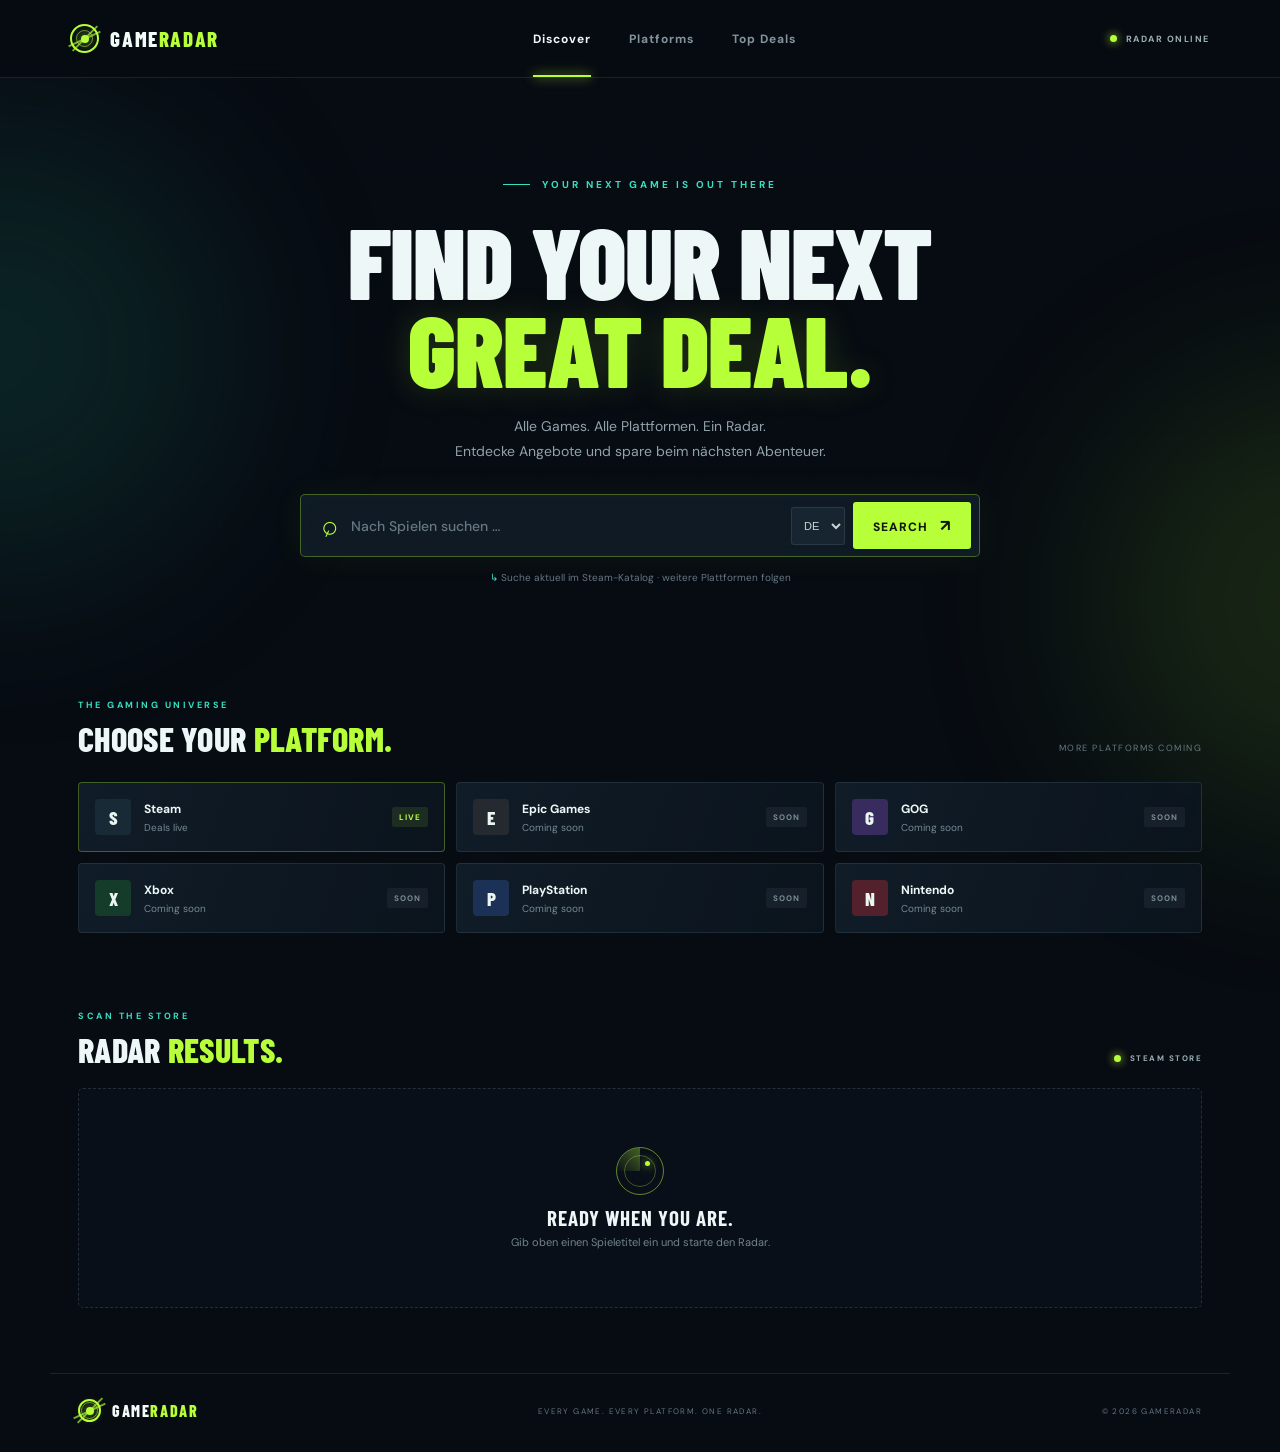
==== commit 2d85e10b: "Add files via upload" ====
--- a/index.html
+++ b/index.html
@@ -23,9 +23,9 @@
     <nav class="main-nav" aria-label="Hauptnavigation">
       <a class="active" href="#discover">Discover</a>
       <a href="#platforms">Platforms</a>
-      <a href="#deals">Top Deals</a><a href="#plans">Abos</a>
+      <a href="#deals">Top Deals</a>
     </nav>
-    <div class="account-area"><button class="login-button" id="accountButton" type="button">LOGIN / REGISTER</button><span class="top-status"><span class="status-dot"></span> RADAR ONLINE</span></div>
+    <div class="top-status"><span class="status-dot"></span> RADAR ONLINE</div>
   </header>
 
   <main>
@@ -41,22 +41,21 @@
         </select>
         <button id="searchButton" type="submit">SEARCH <span>↗</span></button>
       </form>
-      <div class="search-hint"><span>↳</span> Suchbar: Steam, Epic Games und GOG · Instant Gaming und G2A folgen nach Freigabe</div>
+      <div class="search-hint"><span>↳</span> Suche aktuell im Steam-Katalog · weitere Plattformen folgen</div>
     </section>
 
     <section class="platform-section" id="platforms">
       <div class="section-heading">
         <div><div class="eyebrow">THE GAMING UNIVERSE</div><h2>Choose your <span>platform.</span></h2></div>
-        <span class="section-note">PC STORES, KEY SHOPS & CONSOLES</span>
+        <span class="section-note">MORE PLATFORMS COMING</span>
       </div>
       <div class="platform-grid">
-        <button class="platform-card platform-active" type="button" data-platform="steam"><span class="platform-symbol steam-symbol">S</span><span><b>Steam</b><small>PC-Angebote</small></span><span class="live-pill">LIVE</span></button>
-        <button class="platform-card" type="button" data-platform="epic"><span class="platform-symbol epic-symbol">E</span><span><b>Epic Games</b><small>Über den bestehenden Datenpartner suchbar</small></span><span class="live-pill">SUCHBAR</span></button>
-        <button class="platform-card" type="button" data-platform="gog"><span class="platform-symbol gog-symbol">G</span><span><b>GOG</b><small>Über den bestehenden Datenpartner suchbar</small></span><span class="live-pill">SUCHBAR</span></button>
-        <button class="platform-card" type="button" data-platform="instantgaming"><span class="platform-symbol gog-symbol">IG</span><span><b>Instant Gaming</b><small>API-Freigabe und technische Angaben ausstehend</small></span><span class="soon-pill">COMING SOON</span></button>
-        <button class="platform-card" type="button" data-platform="g2a"><span class="platform-symbol epic-symbol">G2</span><span><b>G2A</b><small>API-Freigabe und technische Angaben ausstehend</small></span><span class="soon-pill">COMING SOON</span></button>
-        <button class="platform-card" type="button" data-platform="xbox"><span class="platform-symbol epic-symbol">X</span><span><b>Xbox</b><small>API-Freigabe und technische Angaben ausstehend</small></span><span class="soon-pill">COMING SOON</span></button>
-        <button class="platform-card" type="button" data-platform="psn"><span class="platform-symbol gog-symbol">PS</span><span><b>PlayStation</b><small>API-Freigabe und technische Angaben ausstehend</small></span><span class="soon-pill">COMING SOON</span></button>
+        <div class="platform-card platform-active"><span class="platform-symbol steam-symbol">S</span><span><b>Steam</b><small>Deals live</small></span><span class="live-pill">LIVE</span></div>
+        <div class="platform-card"><span class="platform-symbol epic-symbol">E</span><span><b>Epic Games</b><small>Coming soon</small></span><span class="soon-pill">SOON</span></div>
+        <div class="platform-card"><span class="platform-symbol gog-symbol">G</span><span><b>GOG</b><small>Coming soon</small></span><span class="soon-pill">SOON</span></div>
+        <div class="platform-card"><span class="platform-symbol xbox-symbol">X</span><span><b>Xbox</b><small>Coming soon</small></span><span class="soon-pill">SOON</span></div>
+        <div class="platform-card"><span class="platform-symbol ps-symbol">P</span><span><b>PlayStation</b><small>Coming soon</small></span><span class="soon-pill">SOON</span></div>
+        <div class="platform-card"><span class="platform-symbol nintendo-symbol">N</span><span><b>Nintendo</b><small>Coming soon</small></span><span class="soon-pill">SOON</span></div>
       </div>
     </section>
 
@@ -69,32 +68,9 @@
         <div class="empty-state"><div class="radar-loader"><span></span><i></i></div><h3>Ready when you are.</h3><p>Gib oben einen Spieletitel ein und starte den Radar.</p></div>
       </div>
     </section>
-
-    <section class="plans-section" id="plans">
-      <div class="section-heading"><div><div class="eyebrow">LEVEL UP YOUR RADAR</div><h2>Choose your <span>plan.</span></h2></div><span class="section-note">ABOS · ZAHLUNG NOCH NICHT AKTIV</span></div>
-      <div class="plans-grid">
-        <article class="plan-card"><div class="plan-kicker">TIER 1</div><h3>Radar</h3><div class="plan-price">5 €<small>/ Monat</small></div><ul><li>Spielpreise ansehen</li><li>Spiele suchen</li><li>Basis-Angebote entdecken</li></ul><button class="plan-button" type="button" disabled>Demnächst verfügbar</button></article>
-        <article class="plan-card plan-featured"><div class="plan-kicker">TIER 2 · BELIEBT</div><h3>Radar Plus</h3><div class="plan-price">10 €<small>/ Monat</small></div><ul><li>Alle Tier-1-Funktionen</li><li>Preise vergleichen</li><li>Erweiterte Filter & Multitool</li></ul><button class="plan-button" type="button" disabled>Demnächst verfügbar</button></article>
-        <article class="plan-card"><div class="plan-kicker">TIER 3</div><h3>Radar Ultimate</h3><div class="plan-price">30 €<small>/ Monat</small></div><ul><li>Alle Tier-2-Funktionen</li><li>KI-Assistent geplant</li><li>Store-übergreifende Suche geplant</li></ul><button class="plan-button" type="button" disabled>Demnächst verfügbar</button></article>
-      </div>
-      <p class="plans-note">Die Preise zeigen dein geplantes Abo-Modell. Es werden noch keine Zahlungen ausgelöst und kein Tarif automatisch gebucht. Owner-Konten behalten ihre Ultimate-Rechte.</p>
-    </section>
   </main>
 
-  <footer><a class="brand footer-brand" href="/"><span class="brand-mark"><span></span><i></i></span><span>GAME<span>RADAR</span></span></a><p>EVERY GAME. EVERY PLATFORM. ONE RADAR.</p><span>© 2026 GAMERADAR</span><p>Prices by <a href="https://superduperbundle.com/" target="_blank" rel="noopener noreferrer">SuperDuperBundle</a></p>
-</footer>
-
-  <div class="auth-backdrop" id="authBackdrop" hidden>
-    <section class="auth-modal" role="dialog" aria-modal="true" aria-labelledby="authTitle">
-      <button class="auth-close" id="authClose" type="button" aria-label="Schließen">×</button>
-      <div class="eyebrow">YOUR GAMERADAR ACCOUNT</div><h2 id="authTitle">Willkommen zurück.</h2>
-      <div class="auth-tabs"><button type="button" class="auth-tab active" data-mode="login">Login</button><button type="button" class="auth-tab" data-mode="register">Registrieren</button></div>
-      <form id="authForm"><label for="authUsername" id="usernameLabel" hidden>Benutzername</label><input id="authUsername" maxlength="32" placeholder="Benutzername" autocomplete="username" hidden>
-      <label for="authEmail">E-Mail</label><input id="authEmail" type="email" required maxlength="254" placeholder="name@example.com" autocomplete="email">
-      <label for="authPassword">Passwort</label><input id="authPassword" type="password" required minlength="10" placeholder="Mindestens 10 Zeichen" autocomplete="current-password">
-      <button class="auth-submit" type="submit" id="authSubmit">Einloggen</button><p id="authMessage" role="status"></p></form>
-    </section>
-  </div>
+  <footer><a class="brand footer-brand" href="/"><span class="brand-mark"><span></span><i></i></span><span>GAME<span>RADAR</span></span></a><p>EVERY GAME. EVERY PLATFORM. ONE RADAR.</p><span>© 2026 GAMERADAR</span></footer>
   <script src="/script.js"></script>
 </body>
 </html>
--- a/style.css
+++ b/style.css
@@ -17,10 +17,3 @@
 footer{max-width:1180px;margin:0 auto;border-top:1px solid var(--line);padding:25px 28px 30px;display:flex;align-items:center;justify-content:space-between}footer p,footer>span{font-size:8px;letter-spacing:1.4px;color:#657780;margin:0}.footer-brand{font-size:16px}.footer-brand .brand-mark{width:23px;height:23px}
 @media(max-width:720px){.topbar{height:66px;padding:0 18px}.main-nav{gap:14px}.main-nav a{font-size:9px;letter-spacing:.4px}.top-status{display:none}.brand{font-size:18px}.hero{padding:75px 0 60px}main{padding:0 18px}.platform-grid{grid-template-columns:repeat(2,minmax(0,1fr))}.games-grid{grid-template-columns:repeat(2,minmax(0,1fr))}.game-image{height:125px}.section-heading{align-items:flex-start}.section-note{font-size:7px}.search-panel{padding-left:11px}.search-panel button{padding:12px 10px;font-size:10px}.search-panel select{margin:0 5px;padding:10px 5px}.search-icon{margin-right:6px}footer{padding:22px 18px;gap:12px;flex-wrap:wrap}footer p{display:none}}
 @media(max-width:420px){.main-nav{gap:10px}.main-nav a{font-size:8px}.brand{gap:7px;font-size:16px}.brand-mark{width:25px;height:25px}.hero{padding-top:62px}.hero-copy{font-size:12px}.search-panel input{font-size:12px}.search-panel button{padding:11px 8px}.platform-card{padding:12px 9px;gap:9px}.platform-symbol{width:31px;height:31px}.platform-card b{font-size:10px}.platform-card small{font-size:9px}.live-pill,.soon-pill{font-size:7px;padding:4px}.games-grid{grid-template-columns:1fr 1fr}h2{font-size:29px}}
-
-/* Account and authentication */
-.account-area{display:flex;align-items:center;gap:18px}.login-button{border:1px solid rgba(183,255,57,.45);background:rgba(183,255,57,.08);color:#d8ff91;border-radius:9px;padding:10px 14px;font:700 11px inherit;letter-spacing:.08em;cursor:pointer}.auth-backdrop{position:fixed;inset:0;z-index:1000;background:rgba(0,0,0,.76);display:grid;place-items:center;padding:20px}.auth-backdrop[hidden]{display:none}.auth-modal{position:relative;width:min(100%,430px);background:#101722;border:1px solid rgba(183,255,57,.25);border-radius:18px;padding:30px;box-shadow:0 24px 90px #0009;color:#f4f7fb}.auth-modal h2{font-size:30px;margin:8px 0 22px}.auth-close{position:absolute;right:16px;top:12px;background:none;border:0;color:#fff;font-size:30px;cursor:pointer}.auth-tabs{display:flex;gap:8px;margin-bottom:18px}.auth-tab{flex:1;padding:11px;border:1px solid #2b3949;border-radius:8px;background:#172231;color:#aebaca;cursor:pointer}.auth-tab.active{border-color:#b7ff39;color:#d8ff91}.auth-modal form{display:grid;gap:9px}.auth-modal label{font-size:12px;color:#bdc8d5}.auth-modal input{width:100%;box-sizing:border-box;border:1px solid #334253;border-radius:8px;background:#080f18;color:#fff;padding:13px;font:inherit;margin-bottom:8px}.auth-submit{margin-top:8px;padding:14px;border:0;border-radius:8px;background:#b7ff39;color:#10170a;font-weight:800;cursor:pointer}.auth-modal #authMessage{min-height:20px;color:#c5d0dc;font-size:13px}.account-chip{border:1px solid #334253;border-radius:9px;padding:9px 12px;color:#d8ff91;font-size:12px;background:#111c28}.account-chip button{margin-left:8px;background:none;border:0;color:#fff;text-decoration:underline;cursor:pointer}@media(max-width:760px){.account-area{gap:8px}.top-status{display:none}.login-button{padding:9px;font-size:10px}.auth-modal{padding:24px}}
-
-/* Selectable platform cards and subscription tiers */
-.platform-card{width:100%;text-align:left;color:inherit;font:inherit;cursor:pointer}.platform-card.platform-active{border-color:var(--green);box-shadow:0 0 0 1px rgba(183,255,57,.16),0 0 22px rgba(183,255,57,.06)}
-.plans-section{padding:18px 0 75px}.plans-grid{display:grid;grid-template-columns:repeat(3,minmax(0,1fr));gap:15px}.plan-card{background:linear-gradient(145deg,rgba(17,30,41,.96),rgba(12,21,31,.96));border:1px solid var(--line);border-radius:6px;padding:23px;min-width:0}.plan-featured{border-color:rgba(183,255,57,.65);box-shadow:0 0 25px rgba(183,255,57,.07)}.plan-kicker{font-size:9px;letter-spacing:2px;color:var(--green);font-weight:800}.plan-card h3{font:800 25px 'Barlow Condensed',sans-serif;text-transform:uppercase;margin:10px 0}.plan-price{font:800 36px 'Barlow Condensed',sans-serif;color:#f4f7fb}.plan-price small{font:400 11px inherit;color:#80939b;margin-left:5px}.plan-card ul{padding-left:18px;min-height:100px;color:#aebdc4;font-size:12px;line-height:2}.plan-button{width:100%;padding:12px;border:1px solid #34434b;border-radius:4px;background:#17232b;color:#82949b;font-weight:800;font-size:10px;letter-spacing:1px}.plans-note{font-size:10px;line-height:1.7;color:#81939b;margin-top:15px}@media(max-width:720px){.plans-grid{grid-template-columns:1fr}.plan-card ul{min-height:0}.main-nav a{white-space:nowrap}}
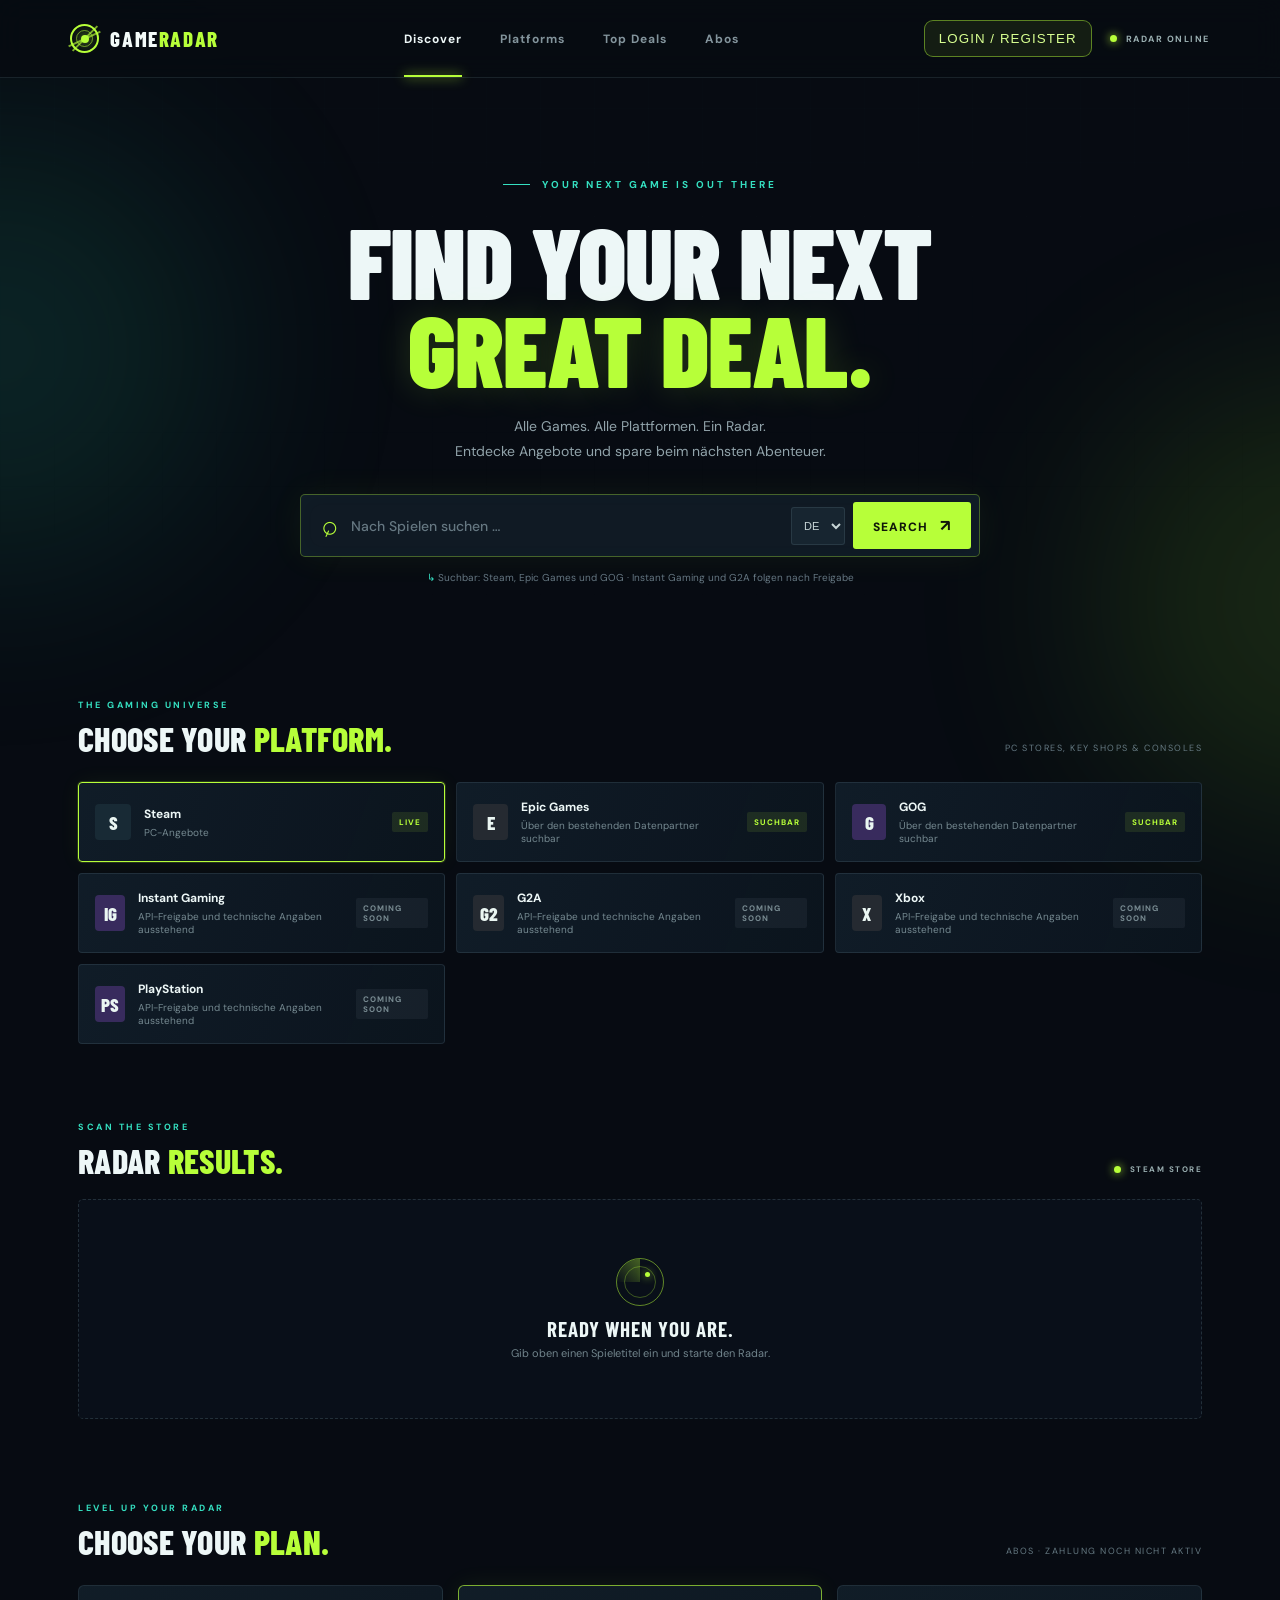
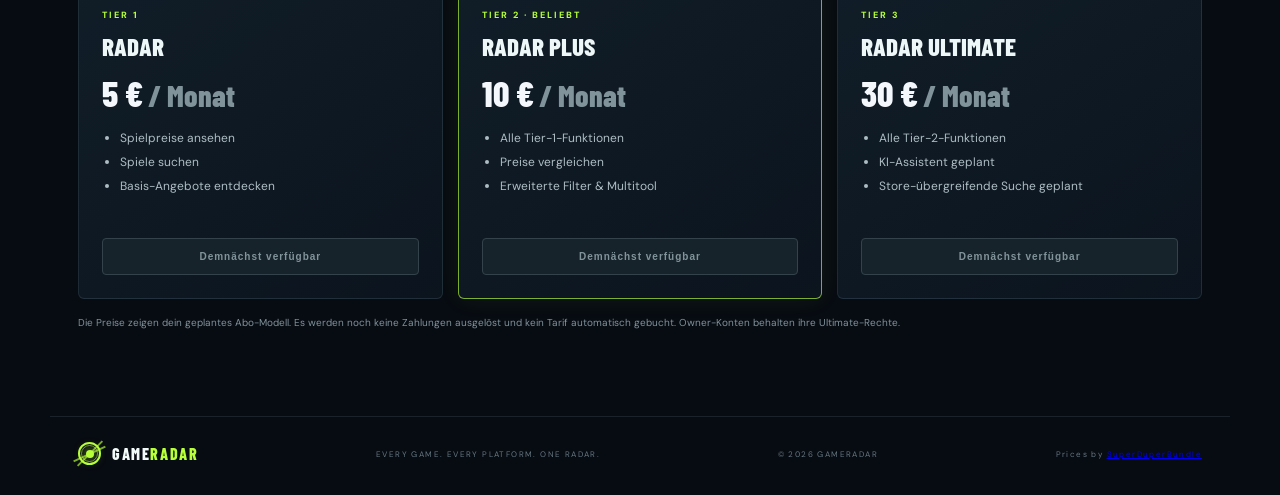
==== commit 6cea29a5: "Add files via upload" ====
--- a/index.html
+++ b/index.html
@@ -23,9 +23,9 @@
     <nav class="main-nav" aria-label="Hauptnavigation">
       <a class="active" href="#discover">Discover</a>
       <a href="#platforms">Platforms</a>
-      <a href="#deals">Top Deals</a>
+      <a href="#deals">Top Deals</a><a href="#plans">Abos</a>
     </nav>
-    <div class="top-status"><span class="status-dot"></span> RADAR ONLINE</div>
+    <div class="account-area"><button class="login-button" id="accountButton" type="button">LOGIN / REGISTER</button><span class="top-status"><span class="status-dot"></span> RADAR ONLINE</span></div>
   </header>
 
   <main>
@@ -41,21 +41,22 @@
         </select>
         <button id="searchButton" type="submit">SEARCH <span>↗</span></button>
       </form>
-      <div class="search-hint"><span>↳</span> Suche aktuell im Steam-Katalog · weitere Plattformen folgen</div>
+      <div class="search-hint"><span>↳</span> Suchbar: Steam, Epic Games und GOG · Instant Gaming und G2A folgen nach Freigabe</div>
     </section>
 
     <section class="platform-section" id="platforms">
       <div class="section-heading">
         <div><div class="eyebrow">THE GAMING UNIVERSE</div><h2>Choose your <span>platform.</span></h2></div>
-        <span class="section-note">MORE PLATFORMS COMING</span>
+        <span class="section-note">PC STORES, KEY SHOPS & CONSOLES</span>
       </div>
       <div class="platform-grid">
-        <div class="platform-card platform-active"><span class="platform-symbol steam-symbol">S</span><span><b>Steam</b><small>Deals live</small></span><span class="live-pill">LIVE</span></div>
-        <div class="platform-card"><span class="platform-symbol epic-symbol">E</span><span><b>Epic Games</b><small>Coming soon</small></span><span class="soon-pill">SOON</span></div>
-        <div class="platform-card"><span class="platform-symbol gog-symbol">G</span><span><b>GOG</b><small>Coming soon</small></span><span class="soon-pill">SOON</span></div>
-        <div class="platform-card"><span class="platform-symbol xbox-symbol">X</span><span><b>Xbox</b><small>Coming soon</small></span><span class="soon-pill">SOON</span></div>
-        <div class="platform-card"><span class="platform-symbol ps-symbol">P</span><span><b>PlayStation</b><small>Coming soon</small></span><span class="soon-pill">SOON</span></div>
-        <div class="platform-card"><span class="platform-symbol nintendo-symbol">N</span><span><b>Nintendo</b><small>Coming soon</small></span><span class="soon-pill">SOON</span></div>
+        <button class="platform-card platform-active" type="button" data-platform="steam"><span class="platform-symbol steam-symbol">S</span><span><b>Steam</b><small>PC-Angebote</small></span><span class="live-pill">LIVE</span></button>
+        <button class="platform-card" type="button" data-platform="epic"><span class="platform-symbol epic-symbol">E</span><span><b>Epic Games</b><small>Über den bestehenden Datenpartner suchbar</small></span><span class="live-pill">SUCHBAR</span></button>
+        <button class="platform-card" type="button" data-platform="gog"><span class="platform-symbol gog-symbol">G</span><span><b>GOG</b><small>Über den bestehenden Datenpartner suchbar</small></span><span class="live-pill">SUCHBAR</span></button>
+        <button class="platform-card" type="button" data-platform="instantgaming"><span class="platform-symbol gog-symbol">IG</span><span><b>Instant Gaming</b><small>API-Freigabe und technische Angaben ausstehend</small></span><span class="soon-pill">COMING SOON</span></button>
+        <button class="platform-card" type="button" data-platform="g2a"><span class="platform-symbol epic-symbol">G2</span><span><b>G2A</b><small>API-Freigabe und technische Angaben ausstehend</small></span><span class="soon-pill">COMING SOON</span></button>
+        <button class="platform-card" type="button" data-platform="xbox"><span class="platform-symbol epic-symbol">X</span><span><b>Xbox</b><small>API-Freigabe und technische Angaben ausstehend</small></span><span class="soon-pill">COMING SOON</span></button>
+        <button class="platform-card" type="button" data-platform="psn"><span class="platform-symbol gog-symbol">PS</span><span><b>PlayStation</b><small>API-Freigabe und technische Angaben ausstehend</small></span><span class="soon-pill">COMING SOON</span></button>
       </div>
     </section>
 
@@ -68,9 +69,32 @@
         <div class="empty-state"><div class="radar-loader"><span></span><i></i></div><h3>Ready when you are.</h3><p>Gib oben einen Spieletitel ein und starte den Radar.</p></div>
       </div>
     </section>
+
+    <section class="plans-section" id="plans">
+      <div class="section-heading"><div><div class="eyebrow">LEVEL UP YOUR RADAR</div><h2>Choose your <span>plan.</span></h2></div><span class="section-note">ABOS · ZAHLUNG NOCH NICHT AKTIV</span></div>
+      <div class="plans-grid">
+        <article class="plan-card"><div class="plan-kicker">TIER 1</div><h3>Radar</h3><div class="plan-price">5 €<small>/ Monat</small></div><ul><li>Spielpreise ansehen</li><li>Spiele suchen</li><li>Basis-Angebote entdecken</li></ul><button class="plan-button" type="button" disabled>Demnächst verfügbar</button></article>
+        <article class="plan-card plan-featured"><div class="plan-kicker">TIER 2 · BELIEBT</div><h3>Radar Plus</h3><div class="plan-price">10 €<small>/ Monat</small></div><ul><li>Alle Tier-1-Funktionen</li><li>Preise vergleichen</li><li>Erweiterte Filter & Multitool</li></ul><button class="plan-button" type="button" disabled>Demnächst verfügbar</button></article>
+        <article class="plan-card"><div class="plan-kicker">TIER 3</div><h3>Radar Ultimate</h3><div class="plan-price">30 €<small>/ Monat</small></div><ul><li>Alle Tier-2-Funktionen</li><li>KI-Assistent geplant</li><li>Store-übergreifende Suche geplant</li></ul><button class="plan-button" type="button" disabled>Demnächst verfügbar</button></article>
+      </div>
+      <p class="plans-note">Die Preise zeigen dein geplantes Abo-Modell. Es werden noch keine Zahlungen ausgelöst und kein Tarif automatisch gebucht. Owner-Konten behalten ihre Ultimate-Rechte.</p>
+    </section>
   </main>
 
-  <footer><a class="brand footer-brand" href="/"><span class="brand-mark"><span></span><i></i></span><span>GAME<span>RADAR</span></span></a><p>EVERY GAME. EVERY PLATFORM. ONE RADAR.</p><span>© 2026 GAMERADAR</span></footer>
+  <footer><a class="brand footer-brand" href="/"><span class="brand-mark"><span></span><i></i></span><span>GAME<span>RADAR</span></span></a><p>EVERY GAME. EVERY PLATFORM. ONE RADAR.</p><span>© 2026 GAMERADAR</span><p>Prices by <a href="https://superduperbundle.com/" target="_blank" rel="noopener noreferrer">SuperDuperBundle</a></p>
+</footer>
+
+  <div class="auth-backdrop" id="authBackdrop" hidden>
+    <section class="auth-modal" role="dialog" aria-modal="true" aria-labelledby="authTitle">
+      <button class="auth-close" id="authClose" type="button" aria-label="Schließen">×</button>
+      <div class="eyebrow">YOUR GAMERADAR ACCOUNT</div><h2 id="authTitle">Willkommen zurück.</h2>
+      <div class="auth-tabs"><button type="button" class="auth-tab active" data-mode="login">Login</button><button type="button" class="auth-tab" data-mode="register">Registrieren</button></div>
+      <form id="authForm"><label for="authUsername" id="usernameLabel" hidden>Benutzername</label><input id="authUsername" maxlength="32" placeholder="Benutzername" autocomplete="username" hidden>
+      <label for="authEmail">E-Mail</label><input id="authEmail" type="email" required maxlength="254" placeholder="name@example.com" autocomplete="email">
+      <label for="authPassword">Passwort</label><input id="authPassword" type="password" required minlength="10" placeholder="Mindestens 10 Zeichen" autocomplete="current-password">
+      <button class="auth-submit" type="submit" id="authSubmit">Einloggen</button><p id="authMessage" role="status"></p></form>
+    </section>
+  </div>
   <script src="/script.js"></script>
 </body>
 </html>
--- a/style.css
+++ b/style.css
@@ -17,3 +17,19 @@
 footer{max-width:1180px;margin:0 auto;border-top:1px solid var(--line);padding:25px 28px 30px;display:flex;align-items:center;justify-content:space-between}footer p,footer>span{font-size:8px;letter-spacing:1.4px;color:#657780;margin:0}.footer-brand{font-size:16px}.footer-brand .brand-mark{width:23px;height:23px}
 @media(max-width:720px){.topbar{height:66px;padding:0 18px}.main-nav{gap:14px}.main-nav a{font-size:9px;letter-spacing:.4px}.top-status{display:none}.brand{font-size:18px}.hero{padding:75px 0 60px}main{padding:0 18px}.platform-grid{grid-template-columns:repeat(2,minmax(0,1fr))}.games-grid{grid-template-columns:repeat(2,minmax(0,1fr))}.game-image{height:125px}.section-heading{align-items:flex-start}.section-note{font-size:7px}.search-panel{padding-left:11px}.search-panel button{padding:12px 10px;font-size:10px}.search-panel select{margin:0 5px;padding:10px 5px}.search-icon{margin-right:6px}footer{padding:22px 18px;gap:12px;flex-wrap:wrap}footer p{display:none}}
 @media(max-width:420px){.main-nav{gap:10px}.main-nav a{font-size:8px}.brand{gap:7px;font-size:16px}.brand-mark{width:25px;height:25px}.hero{padding-top:62px}.hero-copy{font-size:12px}.search-panel input{font-size:12px}.search-panel button{padding:11px 8px}.platform-card{padding:12px 9px;gap:9px}.platform-symbol{width:31px;height:31px}.platform-card b{font-size:10px}.platform-card small{font-size:9px}.live-pill,.soon-pill{font-size:7px;padding:4px}.games-grid{grid-template-columns:1fr 1fr}h2{font-size:29px}}
+
+/* Account and authentication */
+.account-area{display:flex;align-items:center;gap:18px}.login-button{border:1px solid rgba(183,255,57,.45);background:rgba(183,255,57,.08);color:#d8ff91;border-radius:9px;padding:10px 14px;font:700 11px inherit;letter-spacing:.08em;cursor:pointer}.auth-backdrop{position:fixed;inset:0;z-index:1000;background:rgba(0,0,0,.76);display:grid;place-items:center;padding:20px}.auth-backdrop[hidden]{display:none}.auth-modal{position:relative;width:min(100%,430px);background:#101722;border:1px solid rgba(183,255,57,.25);border-radius:18px;padding:30px;box-shadow:0 24px 90px #0009;color:#f4f7fb}.auth-modal h2{font-size:30px;margin:8px 0 22px}.auth-close{position:absolute;right:16px;top:12px;background:none;border:0;color:#fff;font-size:30px;cursor:pointer}.auth-tabs{display:flex;gap:8px;margin-bottom:18px}.auth-tab{flex:1;padding:11px;border:1px solid #2b3949;border-radius:8px;background:#172231;color:#aebaca;cursor:pointer}.auth-tab.active{border-color:#b7ff39;color:#d8ff91}.auth-modal form{display:grid;gap:9px}.auth-modal label{font-size:12px;color:#bdc8d5}.auth-modal input{width:100%;box-sizing:border-box;border:1px solid #334253;border-radius:8px;background:#080f18;color:#fff;padding:13px;font:inherit;margin-bottom:8px}.auth-submit{margin-top:8px;padding:14px;border:0;border-radius:8px;background:#b7ff39;color:#10170a;font-weight:800;cursor:pointer}.auth-modal #authMessage{min-height:20px;color:#c5d0dc;font-size:13px}.account-chip{border:1px solid #334253;border-radius:9px;padding:9px 12px;color:#d8ff91;font-size:12px;background:#111c28}.account-chip button{margin-left:8px;background:none;border:0;color:#fff;text-decoration:underline;cursor:pointer}@media(max-width:760px){.account-area{gap:8px}.top-status{display:none}.login-button{padding:9px;font-size:10px}.auth-modal{padding:24px}}
+
+/* Selectable platform cards and subscription tiers */
+.platform-card{width:100%;text-align:left;color:inherit;font:inherit;cursor:pointer}.platform-card.platform-active{border-color:var(--green);box-shadow:0 0 0 1px rgba(183,255,57,.16),0 0 22px rgba(183,255,57,.06)}
+.plans-section{padding:18px 0 75px}.plans-grid{display:grid;grid-template-columns:repeat(3,minmax(0,1fr));gap:15px}.plan-card{background:linear-gradient(145deg,rgba(17,30,41,.96),rgba(12,21,31,.96));border:1px solid var(--line);border-radius:6px;padding:23px;min-width:0}.plan-featured{border-color:rgba(183,255,57,.65);box-shadow:0 0 25px rgba(183,255,57,.07)}.plan-kicker{font-size:9px;letter-spacing:2px;color:var(--green);font-weight:800}.plan-card h3{font:800 25px 'Barlow Condensed',sans-serif;text-transform:uppercase;margin:10px 0}.plan-price{font:800 36px 'Barlow Condensed',sans-serif;color:#f4f7fb}.plan-price small{font:400 11px inherit;color:#80939b;margin-left:5px}.plan-card ul{padding-left:18px;min-height:100px;color:#aebdc4;font-size:12px;line-height:2}.plan-button{width:100%;padding:12px;border:1px solid #34434b;border-radius:4px;background:#17232b;color:#82949b;font-weight:800;font-size:10px;letter-spacing:1px}.plans-note{font-size:10px;line-height:1.7;color:#81939b;margin-top:15px}@media(max-width:720px){.plans-grid{grid-template-columns:1fr}.plan-card ul{min-height:0}.main-nav a{white-space:nowrap}}
+
+/* Profile, game detail and owner dashboard */
+.account-page,.detail-page{max-width:1180px;margin:50px auto;padding:0 24px 80px;position:relative;z-index:1}
+.page-title{font-size:clamp(2rem,5vw,3.5rem);margin:8px 0 12px}.page-title span{color:var(--accent,#7c5cff)}
+.profile-layout{display:grid;grid-template-columns:250px minmax(0,1fr);gap:22px;margin-top:28px}
+.profile-sidebar,.profile-panel,.detail-panel,.owner-user{background:rgba(15,22,36,.88);border:1px solid rgba(135,155,190,.16);border-radius:18px;padding:22px}
+.profile-sidebar{height:max-content}.profile-identity{padding-bottom:18px;border-bottom:1px solid rgba(135,155,190,.16);margin-bottom:14px}.profile-avatar{width:58px;height:58px;border-radius:16px;display:grid;place-items:center;background:linear-gradient(135deg,#745cff,#1dc8c8);font-size:1.5rem;font-weight:800;margin-bottom:12px}
+.profile-menu{display:grid;gap:7px}.profile-menu button,.tab-button{border:0;border-radius:10px;background:transparent;color:#aeb9cc;text-align:left;padding:12px 14px;cursor:pointer;font:inherit}.profile-menu button.active,.profile-menu button:hover,.tab-button.active{background:rgba(124,92,255,.17);color:#fff}.profile-content{min-width:0}.profile-panel h2{margin-top:0}.profile-panel[hidden]{display:none}.profile-stat-grid{display:grid;grid-template-columns:repeat(3,minmax(0,1fr));gap:12px;margin:18px 0}.profile-stat{padding:16px;border-radius:13px;background:rgba(255,255,255,.035)}.profile-stat b{display:block;font-size:1.5rem}.profile-list{display:grid;gap:10px}.profile-row{display:flex;align-items:center;justify-content:space-between;gap:12px;padding:13px;border:1px solid rgba(135,155,190,.14);border-radius:12px}.profile-row button,.small-action{border:1px solid rgba(135,155,190,.25);border-radius:9px;background:rgba(255,255,255,.05);color:#fff;padding:8px 11px;cursor:pointer}.profile-form{display:grid;gap:12px;max-width:520px}.profile-form label{display:grid;gap:6px;color:#aeb9cc}.profile-form input,.profile-form select,.owner-user select{width:100%;padding:12px;border-radius:10px;border:1px solid rgba(135,155,190,.25);background:#0b1220;color:#fff}.primary-action{border:0;border-radius:10px;padding:12px 16px;background:#765cff;color:white;font-weight:700;cursor:pointer;width:max-content}.owner-section{margin-top:26px;padding-top:22px;border-top:1px solid rgba(135,155,190,.16)}.owner-users{display:grid;gap:12px;margin-top:16px}.owner-user{display:grid;grid-template-columns:minmax(0,1fr) 145px 130px auto;align-items:center;gap:12px;padding:14px}.owner-user small{display:block;color:#9ba9bf;margin-top:4px}.detail-hero{display:grid;grid-template-columns:220px minmax(0,1fr);gap:26px;align-items:center;margin:24px 0}.detail-cover{width:100%;aspect-ratio:3/4;object-fit:cover;border-radius:16px;background:#111827}.detail-meta{display:flex;flex-wrap:wrap;gap:9px;margin:16px 0}.meta-chip{padding:7px 10px;border:1px solid rgba(135,155,190,.2);border-radius:99px;color:#bdc9db;font-size:.85rem}.detail-offers{display:grid;gap:10px}.offer-row{display:grid;grid-template-columns:minmax(0,1fr) auto auto;align-items:center;gap:14px;padding:14px;border:1px solid rgba(135,155,190,.16);border-radius:12px}.offer-row a{color:#a995ff;text-decoration:none}.detail-actions{display:flex;gap:10px;flex-wrap:wrap;margin-top:18px}.game-card{cursor:pointer}.game-card .game-info h3{cursor:pointer}.game-card .game-art{cursor:pointer}
+@media(max-width:760px){.profile-layout{grid-template-columns:1fr}.profile-menu{grid-template-columns:repeat(2,minmax(0,1fr))}.profile-stat-grid{grid-template-columns:1fr 1fr}.owner-user{grid-template-columns:1fr 1fr}.detail-hero{grid-template-columns:120px minmax(0,1fr)}.offer-row{grid-template-columns:1fr auto}.offer-row a{grid-column:1/-1}}
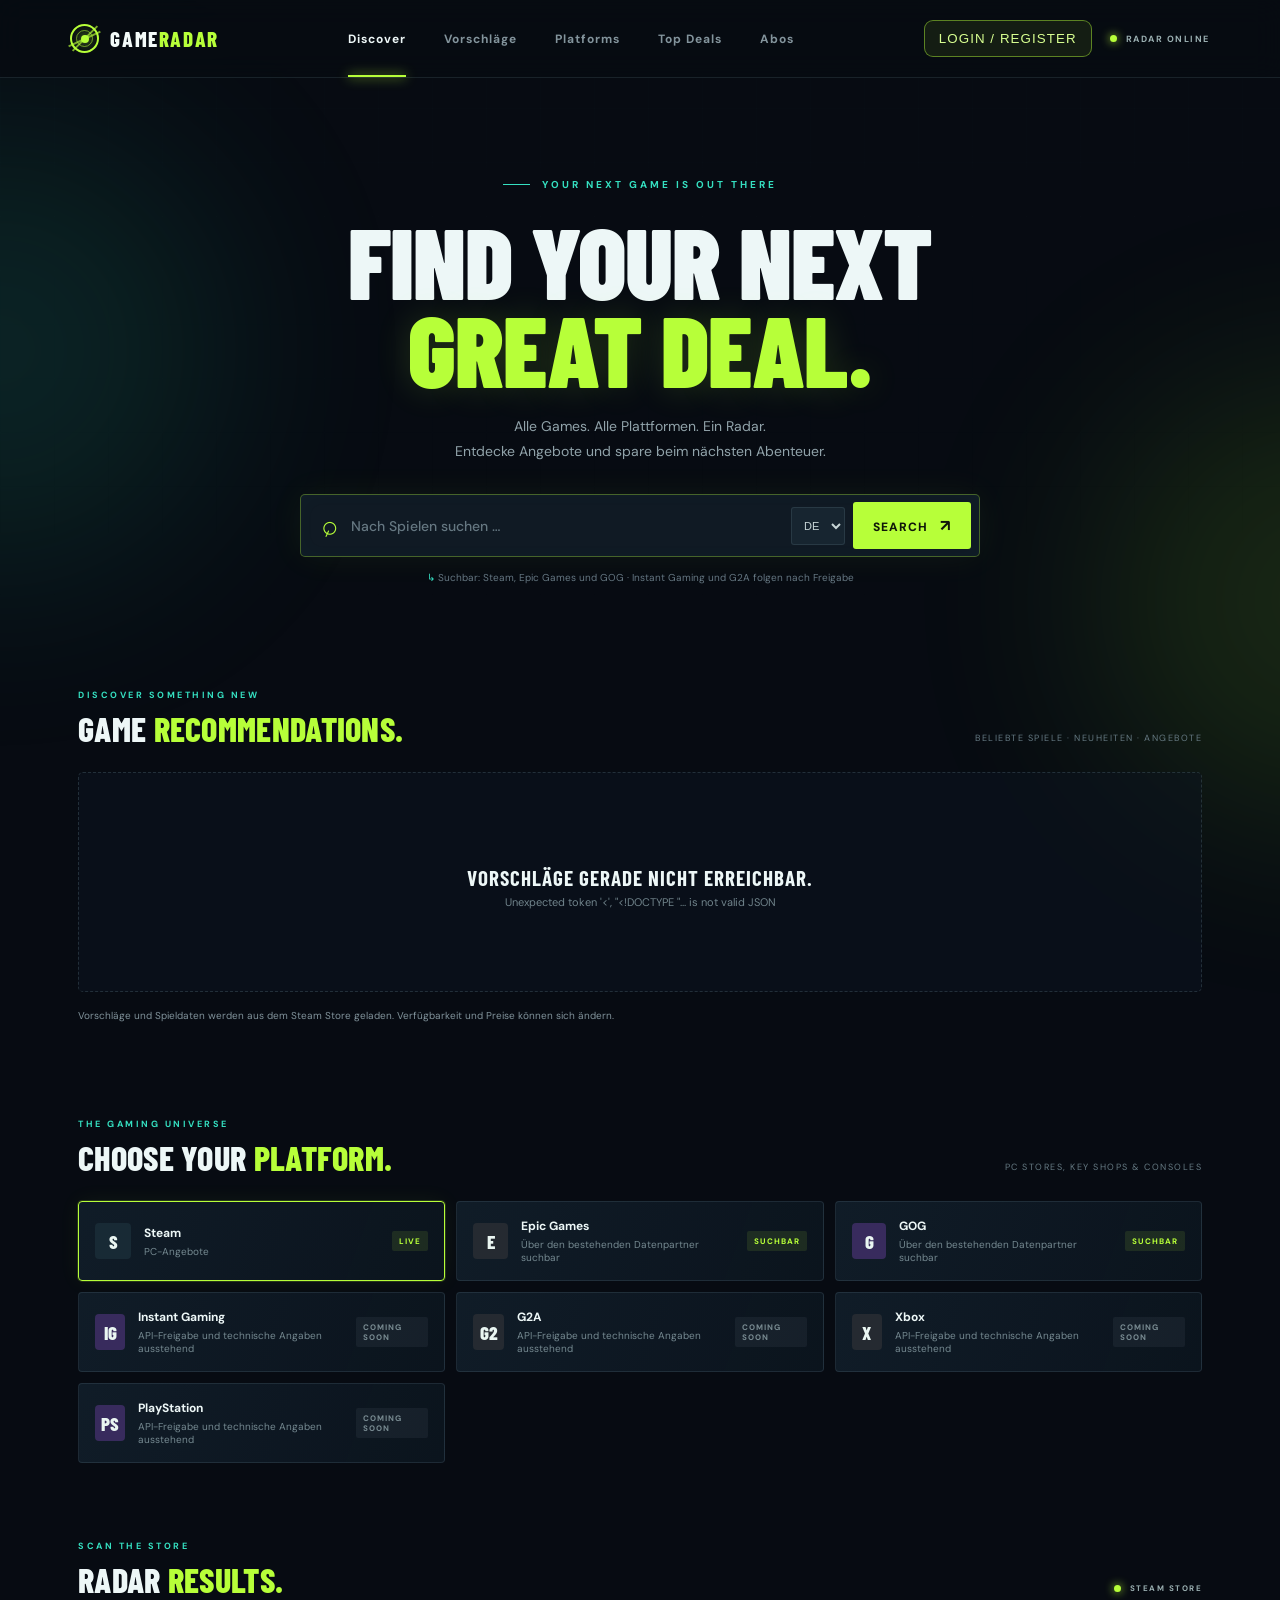
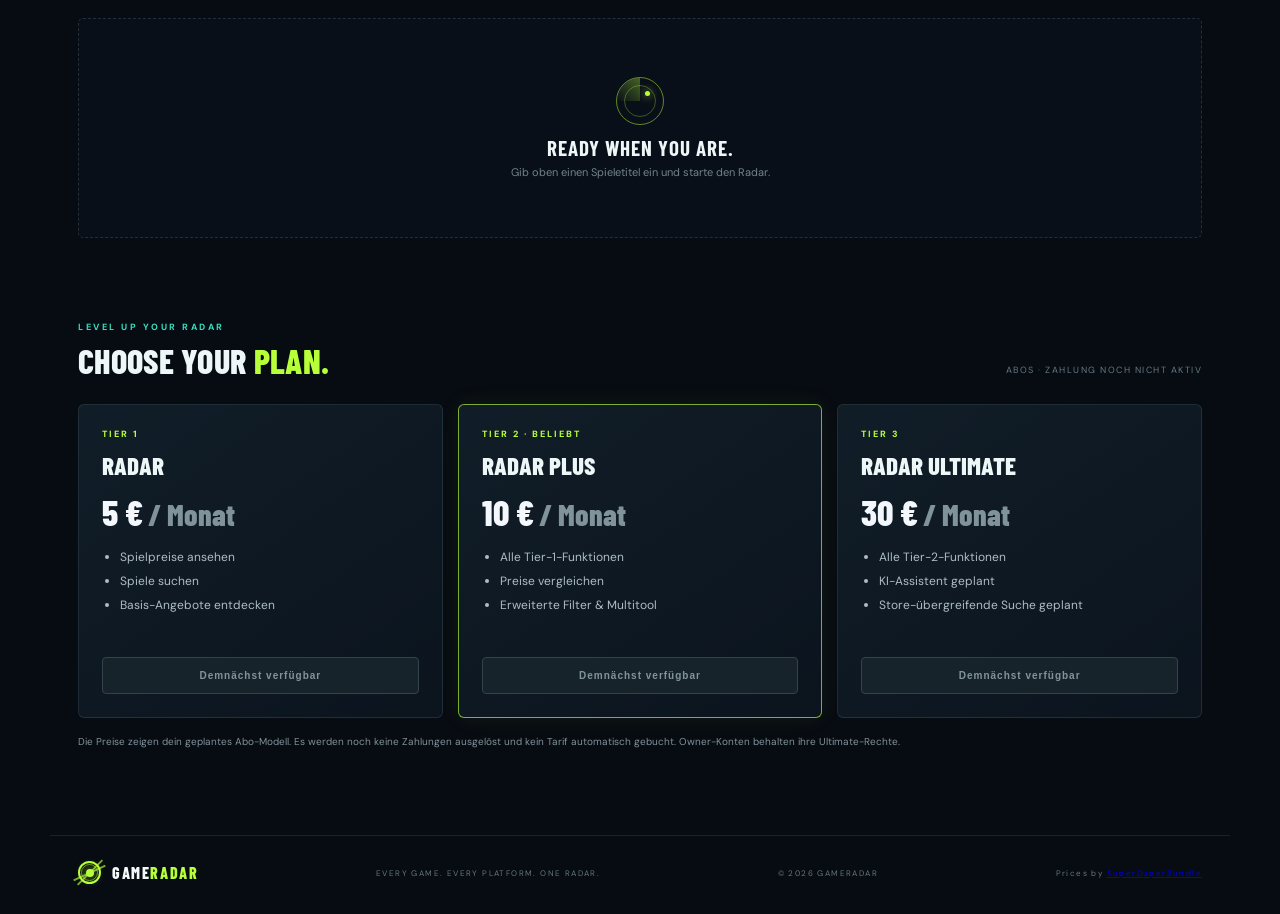
==== commit 66095f1e: "Add files via upload" ====
--- a/index.html
+++ b/index.html
@@ -22,6 +22,7 @@
     </a>
     <nav class="main-nav" aria-label="Hauptnavigation">
       <a class="active" href="#discover">Discover</a>
+      <a href="#suggestions">Vorschläge</a>
       <a href="#platforms">Platforms</a>
       <a href="#deals">Top Deals</a><a href="#plans">Abos</a>
     </nav>
@@ -42,6 +43,17 @@
         <button id="searchButton" type="submit">SEARCH <span>↗</span></button>
       </form>
       <div class="search-hint"><span>↳</span> Suchbar: Steam, Epic Games und GOG · Instant Gaming und G2A folgen nach Freigabe</div>
+    </section>
+
+    <section class="suggestions-section" id="suggestions">
+      <div class="section-heading">
+        <div><div class="eyebrow">DISCOVER SOMETHING NEW</div><h2>Game <span>recommendations.</span></h2></div>
+        <span class="section-note">BELIEBTE SPIELE · NEUHEITEN · ANGEBOTE</span>
+      </div>
+      <div id="suggestedGames" class="games-grid suggestions-grid">
+        <div class="empty-state"><div class="radar-loader"><span></span><i></i></div><h3>Radar lädt Vorschläge …</h3><p>Beliebte Spiele und Neuerscheinungen werden geladen.</p></div>
+      </div>
+      <p class="plans-note">Vorschläge und Spieldaten werden aus dem Steam Store geladen. Verfügbarkeit und Preise können sich ändern.</p>
     </section>
 
     <section class="platform-section" id="platforms">
--- a/style.css
+++ b/style.css
@@ -33,3 +33,7 @@
 .profile-sidebar{height:max-content}.profile-identity{padding-bottom:18px;border-bottom:1px solid rgba(135,155,190,.16);margin-bottom:14px}.profile-avatar{width:58px;height:58px;border-radius:16px;display:grid;place-items:center;background:linear-gradient(135deg,#745cff,#1dc8c8);font-size:1.5rem;font-weight:800;margin-bottom:12px}
 .profile-menu{display:grid;gap:7px}.profile-menu button,.tab-button{border:0;border-radius:10px;background:transparent;color:#aeb9cc;text-align:left;padding:12px 14px;cursor:pointer;font:inherit}.profile-menu button.active,.profile-menu button:hover,.tab-button.active{background:rgba(124,92,255,.17);color:#fff}.profile-content{min-width:0}.profile-panel h2{margin-top:0}.profile-panel[hidden]{display:none}.profile-stat-grid{display:grid;grid-template-columns:repeat(3,minmax(0,1fr));gap:12px;margin:18px 0}.profile-stat{padding:16px;border-radius:13px;background:rgba(255,255,255,.035)}.profile-stat b{display:block;font-size:1.5rem}.profile-list{display:grid;gap:10px}.profile-row{display:flex;align-items:center;justify-content:space-between;gap:12px;padding:13px;border:1px solid rgba(135,155,190,.14);border-radius:12px}.profile-row button,.small-action{border:1px solid rgba(135,155,190,.25);border-radius:9px;background:rgba(255,255,255,.05);color:#fff;padding:8px 11px;cursor:pointer}.profile-form{display:grid;gap:12px;max-width:520px}.profile-form label{display:grid;gap:6px;color:#aeb9cc}.profile-form input,.profile-form select,.owner-user select{width:100%;padding:12px;border-radius:10px;border:1px solid rgba(135,155,190,.25);background:#0b1220;color:#fff}.primary-action{border:0;border-radius:10px;padding:12px 16px;background:#765cff;color:white;font-weight:700;cursor:pointer;width:max-content}.owner-section{margin-top:26px;padding-top:22px;border-top:1px solid rgba(135,155,190,.16)}.owner-users{display:grid;gap:12px;margin-top:16px}.owner-user{display:grid;grid-template-columns:minmax(0,1fr) 145px 130px auto;align-items:center;gap:12px;padding:14px}.owner-user small{display:block;color:#9ba9bf;margin-top:4px}.detail-hero{display:grid;grid-template-columns:220px minmax(0,1fr);gap:26px;align-items:center;margin:24px 0}.detail-cover{width:100%;aspect-ratio:3/4;object-fit:cover;border-radius:16px;background:#111827}.detail-meta{display:flex;flex-wrap:wrap;gap:9px;margin:16px 0}.meta-chip{padding:7px 10px;border:1px solid rgba(135,155,190,.2);border-radius:99px;color:#bdc9db;font-size:.85rem}.detail-offers{display:grid;gap:10px}.offer-row{display:grid;grid-template-columns:minmax(0,1fr) auto auto;align-items:center;gap:14px;padding:14px;border:1px solid rgba(135,155,190,.16);border-radius:12px}.offer-row a{color:#a995ff;text-decoration:none}.detail-actions{display:flex;gap:10px;flex-wrap:wrap;margin-top:18px}.game-card{cursor:pointer}.game-card .game-info h3{cursor:pointer}.game-card .game-art{cursor:pointer}
 @media(max-width:760px){.profile-layout{grid-template-columns:1fr}.profile-menu{grid-template-columns:repeat(2,minmax(0,1fr))}.profile-stat-grid{grid-template-columns:1fr 1fr}.owner-user{grid-template-columns:1fr 1fr}.detail-hero{grid-template-columns:120px minmax(0,1fr)}.offer-row{grid-template-columns:1fr auto}.offer-row a{grid-column:1/-1}}
+
+/* Homepage game recommendations and Steam game media */
+.suggestions-section{padding:20px 0 54px}.suggestions-grid{margin-top:20px}.suggestion-card .game-image{height:145px}.suggestion-card .game-info h3 a,.game-info h3 a{color:inherit;text-decoration:none}.suggestion-card .store-label{color:var(--green);font-size:9px;letter-spacing:1px;text-transform:uppercase;margin-bottom:8px}.detail-description-short{color:#b8c4d1;line-height:1.65;max-width:760px}.game-media-section{margin-top:30px;padding-top:24px;border-top:1px solid rgba(135,155,190,.16)}.game-media-section h2{margin:0 0 16px}.screenshot-gallery{display:grid;grid-template-columns:repeat(3,minmax(0,1fr));gap:12px}.screenshot-gallery a{display:block;overflow:hidden;border-radius:12px;background:#101827;aspect-ratio:16/9}.screenshot-gallery img{width:100%;height:100%;object-fit:cover;display:block;transition:transform .2s}.screenshot-gallery a:hover img{transform:scale(1.04)}.trailer-grid{display:grid;grid-template-columns:repeat(2,minmax(0,1fr));gap:14px}.trailer-card{background:#0e1822;border:1px solid var(--line);border-radius:12px;overflow:hidden}.trailer-card video,.trailer-card>img{width:100%;aspect-ratio:16/9;display:block;background:#05080d;object-fit:cover}.trailer-card p{padding:0 13px;color:#c4ceda;font-size:12px}.game-description{color:#c0cad7;line-height:1.8;white-space:normal}.detail-cover{object-fit:cover;aspect-ratio:16/9;height:auto;max-height:250px}
+@media(max-width:700px){.screenshot-gallery{grid-template-columns:repeat(2,minmax(0,1fr))}.trailer-grid{grid-template-columns:1fr}.suggestion-card .game-image{height:115px}}
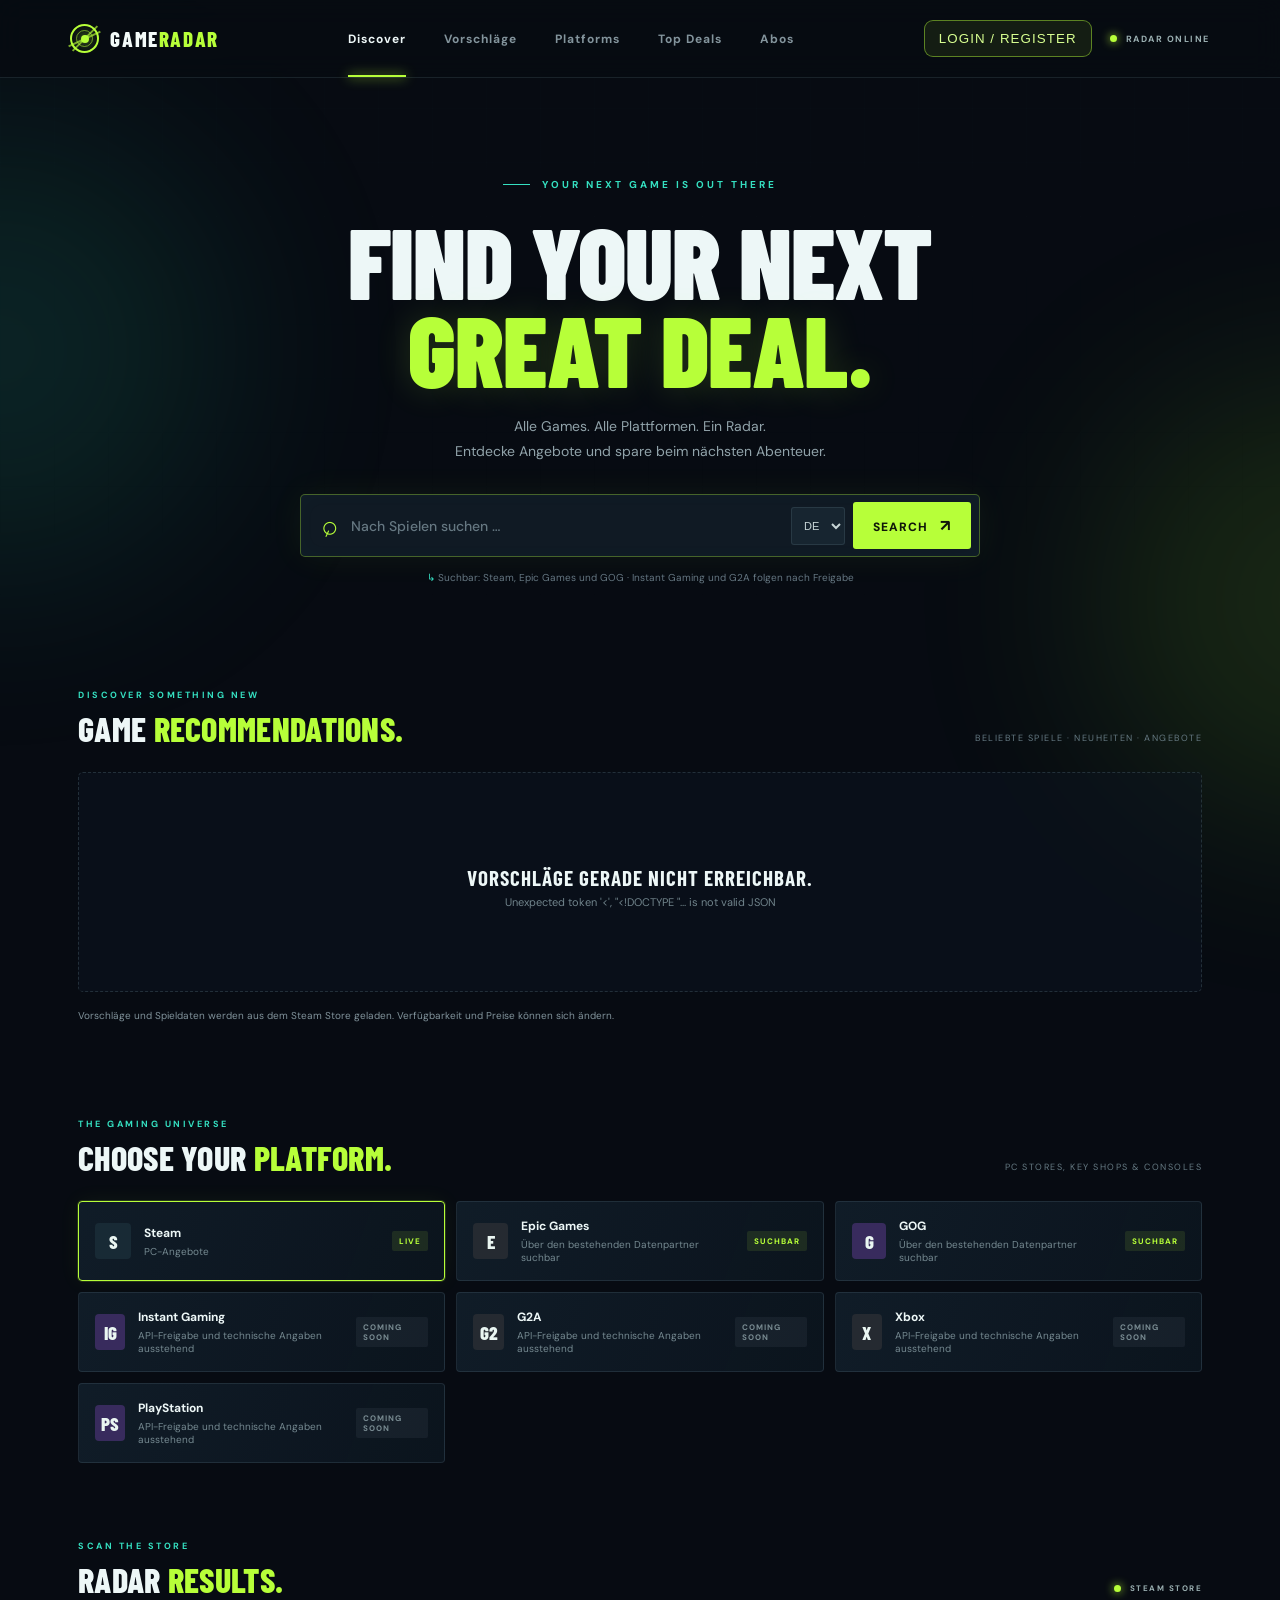
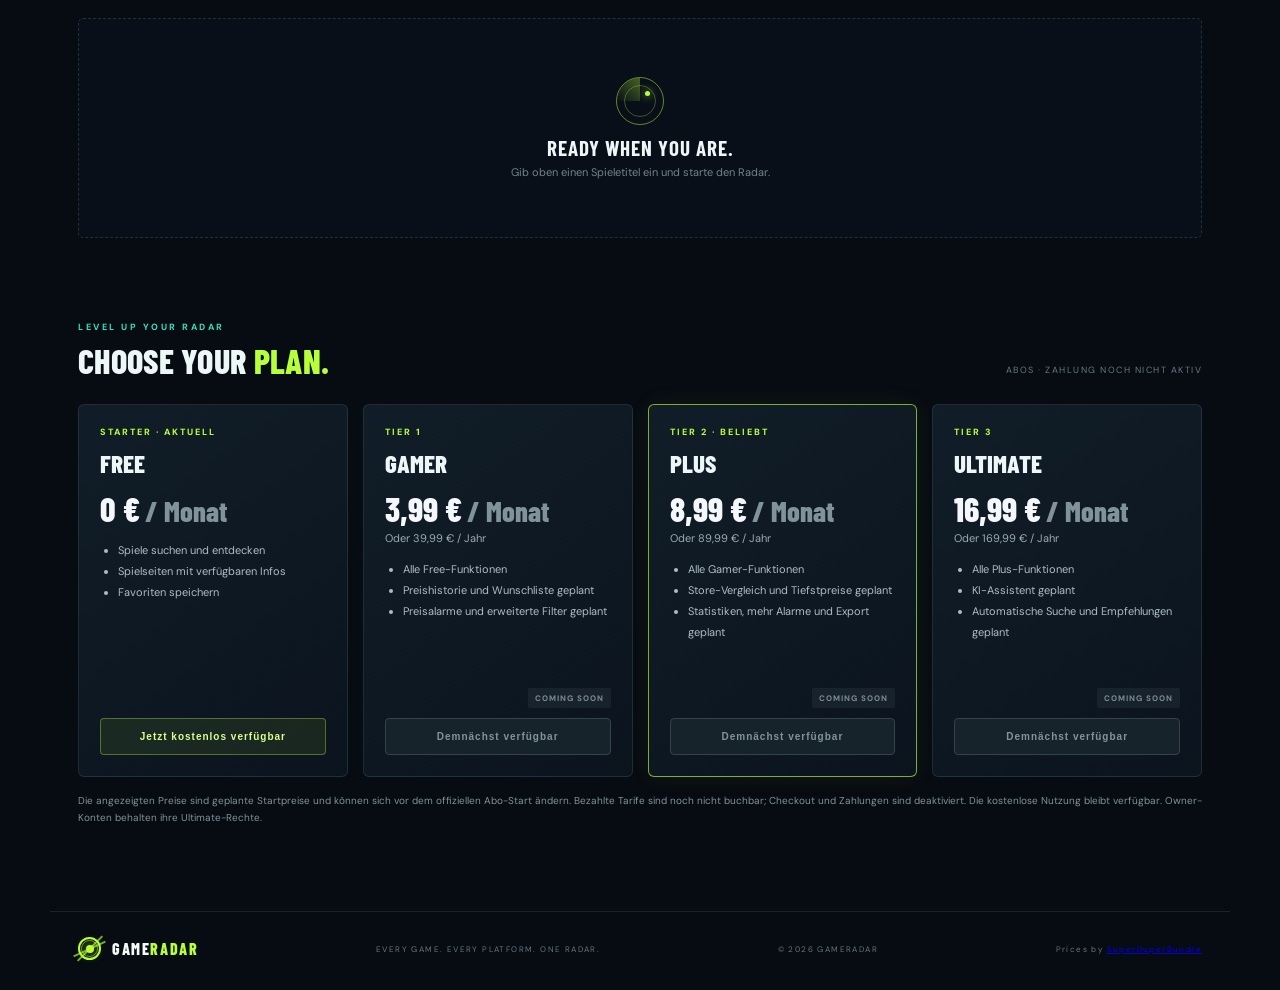
==== commit 692443e4: "Add files via upload" ====
--- a/index.html
+++ b/index.html
@@ -85,11 +85,32 @@
     <section class="plans-section" id="plans">
       <div class="section-heading"><div><div class="eyebrow">LEVEL UP YOUR RADAR</div><h2>Choose your <span>plan.</span></h2></div><span class="section-note">ABOS · ZAHLUNG NOCH NICHT AKTIV</span></div>
       <div class="plans-grid">
-        <article class="plan-card"><div class="plan-kicker">TIER 1</div><h3>Radar</h3><div class="plan-price">5 €<small>/ Monat</small></div><ul><li>Spielpreise ansehen</li><li>Spiele suchen</li><li>Basis-Angebote entdecken</li></ul><button class="plan-button" type="button" disabled>Demnächst verfügbar</button></article>
-        <article class="plan-card plan-featured"><div class="plan-kicker">TIER 2 · BELIEBT</div><h3>Radar Plus</h3><div class="plan-price">10 €<small>/ Monat</small></div><ul><li>Alle Tier-1-Funktionen</li><li>Preise vergleichen</li><li>Erweiterte Filter & Multitool</li></ul><button class="plan-button" type="button" disabled>Demnächst verfügbar</button></article>
-        <article class="plan-card"><div class="plan-kicker">TIER 3</div><h3>Radar Ultimate</h3><div class="plan-price">30 €<small>/ Monat</small></div><ul><li>Alle Tier-2-Funktionen</li><li>KI-Assistent geplant</li><li>Store-übergreifende Suche geplant</li></ul><button class="plan-button" type="button" disabled>Demnächst verfügbar</button></article>
+        <article class="plan-card">
+          <div class="plan-kicker">STARTER · AKTUELL</div><h3>Free</h3>
+          <div class="plan-price">0 €<small>/ Monat</small></div>
+          <ul><li>Spiele suchen und entdecken</li><li>Spielseiten mit verfügbaren Infos</li><li>Favoriten speichern</li></ul>
+          <button class="plan-button plan-available" type="button" disabled>Jetzt kostenlos verfügbar</button>
+        </article>
+        <article class="plan-card">
+          <div class="plan-kicker">TIER 1</div><h3>Gamer</h3>
+          <div class="plan-price">3,99 €<small>/ Monat</small></div><div class="plan-annual">Oder 39,99 € / Jahr</div>
+          <ul><li>Alle Free-Funktionen</li><li>Preishistorie und Wunschliste geplant</li><li>Preisalarme und erweiterte Filter geplant</li></ul>
+          <span class="soon-pill plan-status">COMING SOON</span><button class="plan-button" type="button" disabled>Demnächst verfügbar</button>
+        </article>
+        <article class="plan-card plan-featured">
+          <div class="plan-kicker">TIER 2 · BELIEBT</div><h3>Plus</h3>
+          <div class="plan-price">8,99 €<small>/ Monat</small></div><div class="plan-annual">Oder 89,99 € / Jahr</div>
+          <ul><li>Alle Gamer-Funktionen</li><li>Store-Vergleich und Tiefstpreise geplant</li><li>Statistiken, mehr Alarme und Export geplant</li></ul>
+          <span class="soon-pill plan-status">COMING SOON</span><button class="plan-button" type="button" disabled>Demnächst verfügbar</button>
+        </article>
+        <article class="plan-card">
+          <div class="plan-kicker">TIER 3</div><h3>Ultimate</h3>
+          <div class="plan-price">16,99 €<small>/ Monat</small></div><div class="plan-annual">Oder 169,99 € / Jahr</div>
+          <ul><li>Alle Plus-Funktionen</li><li>KI-Assistent geplant</li><li>Automatische Suche und Empfehlungen geplant</li></ul>
+          <span class="soon-pill plan-status">COMING SOON</span><button class="plan-button" type="button" disabled>Demnächst verfügbar</button>
+        </article>
       </div>
-      <p class="plans-note">Die Preise zeigen dein geplantes Abo-Modell. Es werden noch keine Zahlungen ausgelöst und kein Tarif automatisch gebucht. Owner-Konten behalten ihre Ultimate-Rechte.</p>
+      <p class="plans-note">Die angezeigten Preise sind geplante Startpreise und können sich vor dem offiziellen Abo-Start ändern. Bezahlte Tarife sind noch nicht buchbar; Checkout und Zahlungen sind deaktiviert. Die kostenlose Nutzung bleibt verfügbar. Owner-Konten behalten ihre Ultimate-Rechte.</p>
     </section>
   </main>
 
--- a/style.css
+++ b/style.css
@@ -23,7 +23,7 @@
 
 /* Selectable platform cards and subscription tiers */
 .platform-card{width:100%;text-align:left;color:inherit;font:inherit;cursor:pointer}.platform-card.platform-active{border-color:var(--green);box-shadow:0 0 0 1px rgba(183,255,57,.16),0 0 22px rgba(183,255,57,.06)}
-.plans-section{padding:18px 0 75px}.plans-grid{display:grid;grid-template-columns:repeat(3,minmax(0,1fr));gap:15px}.plan-card{background:linear-gradient(145deg,rgba(17,30,41,.96),rgba(12,21,31,.96));border:1px solid var(--line);border-radius:6px;padding:23px;min-width:0}.plan-featured{border-color:rgba(183,255,57,.65);box-shadow:0 0 25px rgba(183,255,57,.07)}.plan-kicker{font-size:9px;letter-spacing:2px;color:var(--green);font-weight:800}.plan-card h3{font:800 25px 'Barlow Condensed',sans-serif;text-transform:uppercase;margin:10px 0}.plan-price{font:800 36px 'Barlow Condensed',sans-serif;color:#f4f7fb}.plan-price small{font:400 11px inherit;color:#80939b;margin-left:5px}.plan-card ul{padding-left:18px;min-height:100px;color:#aebdc4;font-size:12px;line-height:2}.plan-button{width:100%;padding:12px;border:1px solid #34434b;border-radius:4px;background:#17232b;color:#82949b;font-weight:800;font-size:10px;letter-spacing:1px}.plans-note{font-size:10px;line-height:1.7;color:#81939b;margin-top:15px}@media(max-width:720px){.plans-grid{grid-template-columns:1fr}.plan-card ul{min-height:0}.main-nav a{white-space:nowrap}}
+.plans-section{padding:18px 0 75px}.plans-grid{display:grid;grid-template-columns:repeat(4,minmax(0,1fr));gap:15px}.plan-card{background:linear-gradient(145deg,rgba(17,30,41,.96),rgba(12,21,31,.96));border:1px solid var(--line);border-radius:6px;padding:21px;min-width:0;display:flex;flex-direction:column}.plan-featured{border-color:rgba(183,255,57,.65);box-shadow:0 0 25px rgba(183,255,57,.07)}.plan-kicker{font-size:9px;letter-spacing:2px;color:var(--green);font-weight:800}.plan-card h3{font:800 25px 'Barlow Condensed',sans-serif;text-transform:uppercase;margin:10px 0}.plan-price{font:800 34px 'Barlow Condensed',sans-serif;color:#f4f7fb;white-space:nowrap}.plan-price small{font:400 11px inherit;color:#80939b;margin-left:5px}.plan-annual{font-size:11px;color:#9aabb2;margin-top:2px;min-height:17px}.plan-card ul{padding-left:18px;min-height:118px;color:#aebdc4;font-size:11px;line-height:1.9;flex:1}.plan-status{display:inline-block;margin:0 0 10px auto}.plan-button{width:100%;padding:12px;border:1px solid #34434b;border-radius:4px;background:#17232b;color:#82949b;font-weight:800;font-size:10px;letter-spacing:1px}.plan-available{border-color:rgba(183,255,57,.35);color:#d8ff91;background:rgba(183,255,57,.08)}.plans-note{font-size:10px;line-height:1.7;color:#81939b;margin-top:15px}@media(max-width:1000px){.plans-grid{grid-template-columns:repeat(2,minmax(0,1fr))}}@media(max-width:720px){.plan-card ul{min-height:0}.main-nav a{white-space:nowrap}}@media(max-width:520px){.plans-grid{grid-template-columns:1fr}}
 
 /* Profile, game detail and owner dashboard */
 .account-page,.detail-page{max-width:1180px;margin:50px auto;padding:0 24px 80px;position:relative;z-index:1}
@@ -37,3 +37,30 @@
 /* Homepage game recommendations and Steam game media */
 .suggestions-section{padding:20px 0 54px}.suggestions-grid{margin-top:20px}.suggestion-card .game-image{height:145px}.suggestion-card .game-info h3 a,.game-info h3 a{color:inherit;text-decoration:none}.suggestion-card .store-label{color:var(--green);font-size:9px;letter-spacing:1px;text-transform:uppercase;margin-bottom:8px}.detail-description-short{color:#b8c4d1;line-height:1.65;max-width:760px}.game-media-section{margin-top:30px;padding-top:24px;border-top:1px solid rgba(135,155,190,.16)}.game-media-section h2{margin:0 0 16px}.screenshot-gallery{display:grid;grid-template-columns:repeat(3,minmax(0,1fr));gap:12px}.screenshot-gallery a{display:block;overflow:hidden;border-radius:12px;background:#101827;aspect-ratio:16/9}.screenshot-gallery img{width:100%;height:100%;object-fit:cover;display:block;transition:transform .2s}.screenshot-gallery a:hover img{transform:scale(1.04)}.trailer-grid{display:grid;grid-template-columns:repeat(2,minmax(0,1fr));gap:14px}.trailer-card{background:#0e1822;border:1px solid var(--line);border-radius:12px;overflow:hidden}.trailer-card video,.trailer-card>img{width:100%;aspect-ratio:16/9;display:block;background:#05080d;object-fit:cover}.trailer-card p{padding:0 13px;color:#c4ceda;font-size:12px}.game-description{color:#c0cad7;line-height:1.8;white-space:normal}.detail-cover{object-fit:cover;aspect-ratio:16/9;height:auto;max-height:250px}
 @media(max-width:700px){.screenshot-gallery{grid-template-columns:repeat(2,minmax(0,1fr))}.trailer-grid{grid-template-columns:1fr}.suggestion-card .game-image{height:115px}}
+
+
+/* Game media viewer: clickable screenshots and playable trailer modal */
+.screenshot-gallery .screenshot-open{display:block;width:100%;padding:0;border:1px solid rgba(135,155,190,.18);overflow:hidden;border-radius:12px;background:#101827;aspect-ratio:16/9;cursor:zoom-in}
+.screenshot-gallery .screenshot-open img{width:100%;height:100%;object-fit:cover;display:block;transition:transform .22s}
+.screenshot-gallery .screenshot-open:hover img{transform:scale(1.045)}
+.screenshot-gallery .screenshot-open:focus-visible,.trailer-open:focus-visible,.media-viewer button:focus-visible{outline:3px solid var(--green);outline-offset:3px}
+.media-hint{margin:-7px 0 14px;color:#8797a9;font-size:12px}
+.trailer-open{position:relative;display:block;width:100%;padding:0;border:0;background:#05080d;cursor:pointer;overflow:hidden}
+.trailer-open img{width:100%;aspect-ratio:16/9;display:block;object-fit:cover;transition:transform .2s}
+.trailer-open:hover img{transform:scale(1.035)}
+.trailer-play{position:absolute;left:50%;top:50%;transform:translate(-50%,-50%);width:62px;height:62px;border-radius:50%;display:grid;place-items:center;padding-left:4px;background:rgba(183,255,57,.94);color:#101708;font-size:24px;box-shadow:0 8px 35px #0009}
+.trailer-unavailable{position:relative;min-height:150px;aspect-ratio:16/9;background:#101827;display:grid;place-items:center;color:#aeb9cc;font-size:12px}
+.trailer-unavailable img{position:absolute;inset:0;width:100%;height:100%;object-fit:cover;opacity:.35}
+.trailer-unavailable span{position:relative;background:#080d15cc;padding:8px 12px;border-radius:8px}
+.media-viewer{width:min(96vw,1180px);max-width:none;max-height:94vh;padding:14px;border:1px solid rgba(183,255,57,.25);border-radius:16px;background:#080e17;color:#f4f7fb;box-shadow:0 25px 90px #000b}
+.media-viewer::backdrop{background:rgba(0,0,0,.88);backdrop-filter:blur(5px)}
+.media-viewer-top{display:flex;align-items:center;justify-content:space-between;gap:16px;padding:2px 2px 12px}
+.media-viewer-title{margin:0;color:#dce5ef;font-size:13px;font-weight:700;overflow-wrap:anywhere}
+.media-viewer-close{flex:0 0 auto;width:40px;height:40px;border:1px solid rgba(183,255,57,.25);border-radius:10px;background:#152130;color:#fff;font-size:20px;cursor:pointer}
+.media-viewer-stage{position:relative;display:flex;align-items:center;justify-content:center;min-height:160px;max-height:78vh;background:#02050a;border-radius:10px;overflow:hidden}
+.media-viewer-image{display:block;max-width:100%;max-height:76vh;object-fit:contain}
+.media-viewer-video{display:block;width:100%;max-height:76vh;background:#000}
+.media-viewer-arrow{position:absolute;z-index:2;top:50%;transform:translateY(-50%);width:46px;height:64px;border:1px solid #ffffff40;border-radius:10px;background:#050b15cc;color:white;font-size:38px;line-height:1;cursor:pointer}
+.media-viewer-prev{left:12px}.media-viewer-next{right:12px}.media-viewer-arrow[hidden],.media-viewer-image[hidden],.media-viewer-video[hidden]{display:none}
+.media-viewer-count{margin:10px 0 0;text-align:center;color:#91a0b2;font-size:11px}
+@media(max-width:600px){.media-viewer{width:98vw;padding:8px;border-radius:12px}.media-viewer-stage{min-height:130px}.media-viewer-image,.media-viewer-video{max-height:68vh}.media-viewer-arrow{width:38px;height:52px;font-size:30px}.media-viewer-prev{left:6px}.media-viewer-next{right:6px}.trailer-play{width:52px;height:52px}}
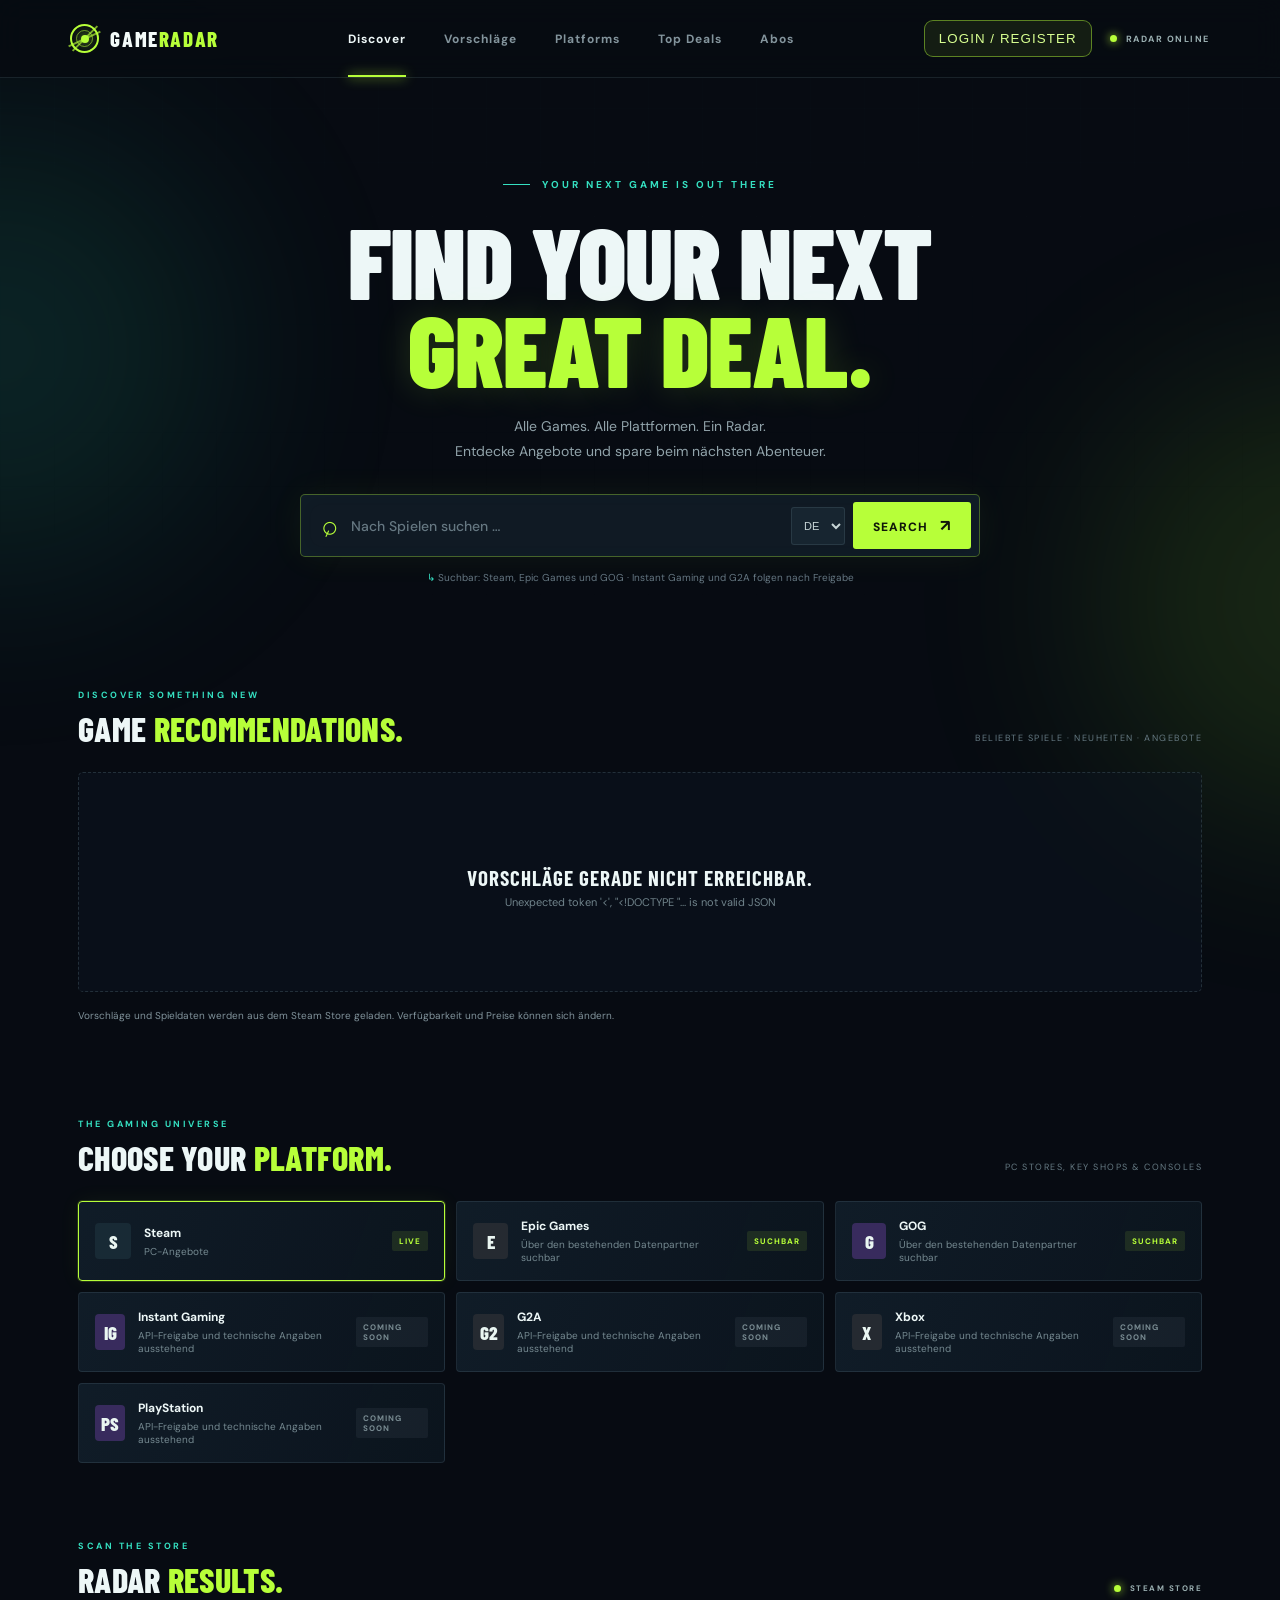
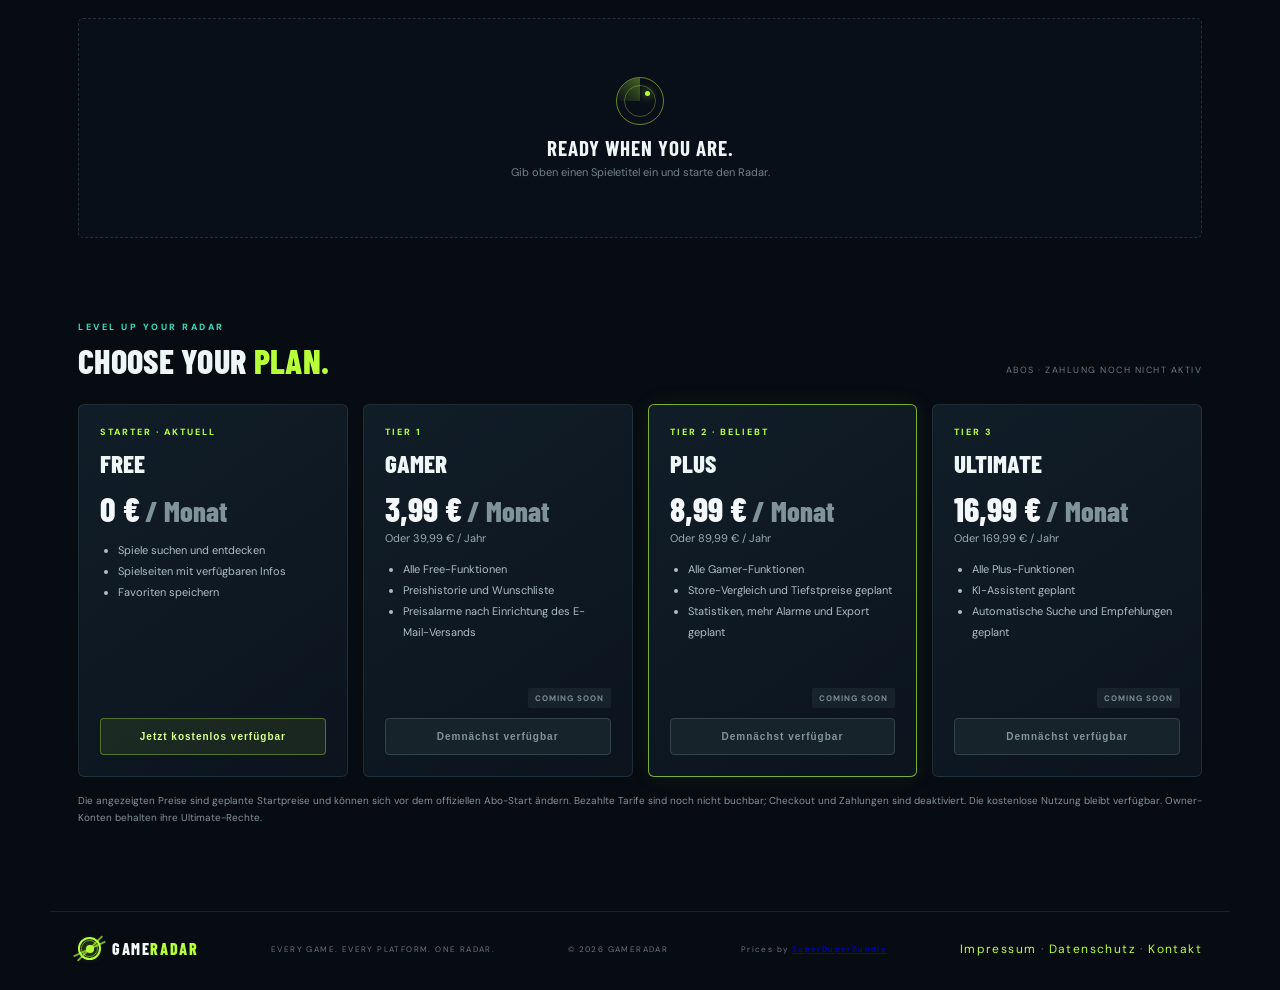
==== commit 8b526bf8: "Add files via upload" ====
--- a/index.html
+++ b/index.html
@@ -94,7 +94,7 @@
         <article class="plan-card">
           <div class="plan-kicker">TIER 1</div><h3>Gamer</h3>
           <div class="plan-price">3,99 €<small>/ Monat</small></div><div class="plan-annual">Oder 39,99 € / Jahr</div>
-          <ul><li>Alle Free-Funktionen</li><li>Preishistorie und Wunschliste geplant</li><li>Preisalarme und erweiterte Filter geplant</li></ul>
+          <ul><li>Alle Free-Funktionen</li><li>Preishistorie und Wunschliste</li><li>Preisalarme nach Einrichtung des E-Mail-Versands</li></ul>
           <span class="soon-pill plan-status">COMING SOON</span><button class="plan-button" type="button" disabled>Demnächst verfügbar</button>
         </article>
         <article class="plan-card plan-featured">
@@ -114,7 +114,7 @@
     </section>
   </main>
 
-  <footer><a class="brand footer-brand" href="/"><span class="brand-mark"><span></span><i></i></span><span>GAME<span>RADAR</span></span></a><p>EVERY GAME. EVERY PLATFORM. ONE RADAR.</p><span>© 2026 GAMERADAR</span><p>Prices by <a href="https://superduperbundle.com/" target="_blank" rel="noopener noreferrer">SuperDuperBundle</a></p>
+  <footer><a class="brand footer-brand" href="/"><span class="brand-mark"><span></span><i></i></span><span>GAME<span>RADAR</span></span></a><p>EVERY GAME. EVERY PLATFORM. ONE RADAR.</p><span>© 2026 GAMERADAR</span><p>Prices by <a href="https://superduperbundle.com/" target="_blank" rel="noopener noreferrer">SuperDuperBundle</a></p><p class="footer-legal"><a href="/legal.html#impressum">Impressum</a> · <a href="/legal.html#datenschutz">Datenschutz</a> · <a href="/legal.html#kontakt">Kontakt</a></p>
 </footer>
 
   <div class="auth-backdrop" id="authBackdrop" hidden>
@@ -125,7 +125,7 @@
       <form id="authForm"><label for="authUsername" id="usernameLabel" hidden>Benutzername</label><input id="authUsername" maxlength="32" placeholder="Benutzername" autocomplete="username" hidden>
       <label for="authEmail">E-Mail</label><input id="authEmail" type="email" required maxlength="254" placeholder="name@example.com" autocomplete="email">
       <label for="authPassword">Passwort</label><input id="authPassword" type="password" required minlength="10" placeholder="Mindestens 10 Zeichen" autocomplete="current-password">
-      <button class="auth-submit" type="submit" id="authSubmit">Einloggen</button><p id="authMessage" role="status"></p></form>
+      <button class="auth-submit" type="submit" id="authSubmit">Einloggen</button><p id="authMessage" role="status"></p><p class="auth-extra"><a href="/account.html?action=forgot">Passwort vergessen?</a> · <button type="button" class="text-button" id="resendVerification">Bestätigung erneut senden</button></p></form>
     </section>
   </div>
   <script src="/script.js"></script>
--- a/style.css
+++ b/style.css
@@ -64,3 +64,8 @@
 .media-viewer-prev{left:12px}.media-viewer-next{right:12px}.media-viewer-arrow[hidden],.media-viewer-image[hidden],.media-viewer-video[hidden]{display:none}
 .media-viewer-count{margin:10px 0 0;text-align:center;color:#91a0b2;font-size:11px}
 @media(max-width:600px){.media-viewer{width:98vw;padding:8px;border-radius:12px}.media-viewer-stage{min-height:130px}.media-viewer-image,.media-viewer-video{max-height:68vh}.media-viewer-arrow{width:38px;height:52px;font-size:30px}.media-viewer-prev{left:6px}.media-viewer-next{right:6px}.trailer-play{width:52px;height:52px}}
+
+
+/* Account recovery, legal pages, recent games and price tools */
+.auth-extra{font-size:12px;color:#9eacbd}.auth-extra a,.footer-legal a{color:#b7ff39;text-decoration:none}.text-button{border:0;background:none;color:#b7ff39;cursor:pointer;font:inherit;padding:0}.footer-legal{font-size:12px}.account-action-panel{max-width:650px;margin-top:26px}.account-action-panel[hidden],.profile-panel[hidden]{display:none}.legal-page{max-width:900px}.legal-section{margin-top:18px;line-height:1.75;color:#c1ccda}.legal-section h2{color:#fff}.legal-section h3{margin-top:22px;color:#dce6f2}.legal-section a{color:#b7ff39}.legal-warning{padding:18px;border:1px solid rgba(255,190,70,.45);background:rgba(255,190,70,.08);border-radius:14px;color:#f5dca9;line-height:1.65;margin:20px 0}.legal-warning p{margin-bottom:0}.favorite-row{align-items:flex-start}.favorite-main{min-width:140px;display:grid;gap:6px}.favorite-main small{color:#8fa0b4}.favorite-controls{display:flex;align-items:end;justify-content:flex-end;gap:9px;flex-wrap:wrap}.favorite-controls label{display:grid;gap:4px;font-size:11px;color:#9eacbd}.favorite-controls input[type=number]{width:110px;padding:8px;border-radius:8px;border:1px solid rgba(135,155,190,.25);background:#0b1220;color:#fff}.favorite-controls .alert-toggle{display:flex;align-items:center;gap:5px;padding-bottom:8px}.price-history{display:grid;grid-template-columns:repeat(auto-fit,minmax(220px,1fr));gap:12px}.price-history-card{border:1px solid rgba(135,155,190,.16);border-radius:12px;padding:14px;background:rgba(255,255,255,.025)}.price-history-head{display:flex;justify-content:space-between;gap:12px}.price-history-card svg{width:100%;height:78px;margin:8px 0}.price-history-card small{color:#8fa0b4}.error-state{color:#ffb4b4}
+@media(max-width:650px){.favorite-row{display:grid}.favorite-controls{justify-content:flex-start}.favorite-controls input[type=number]{width:100px}}
